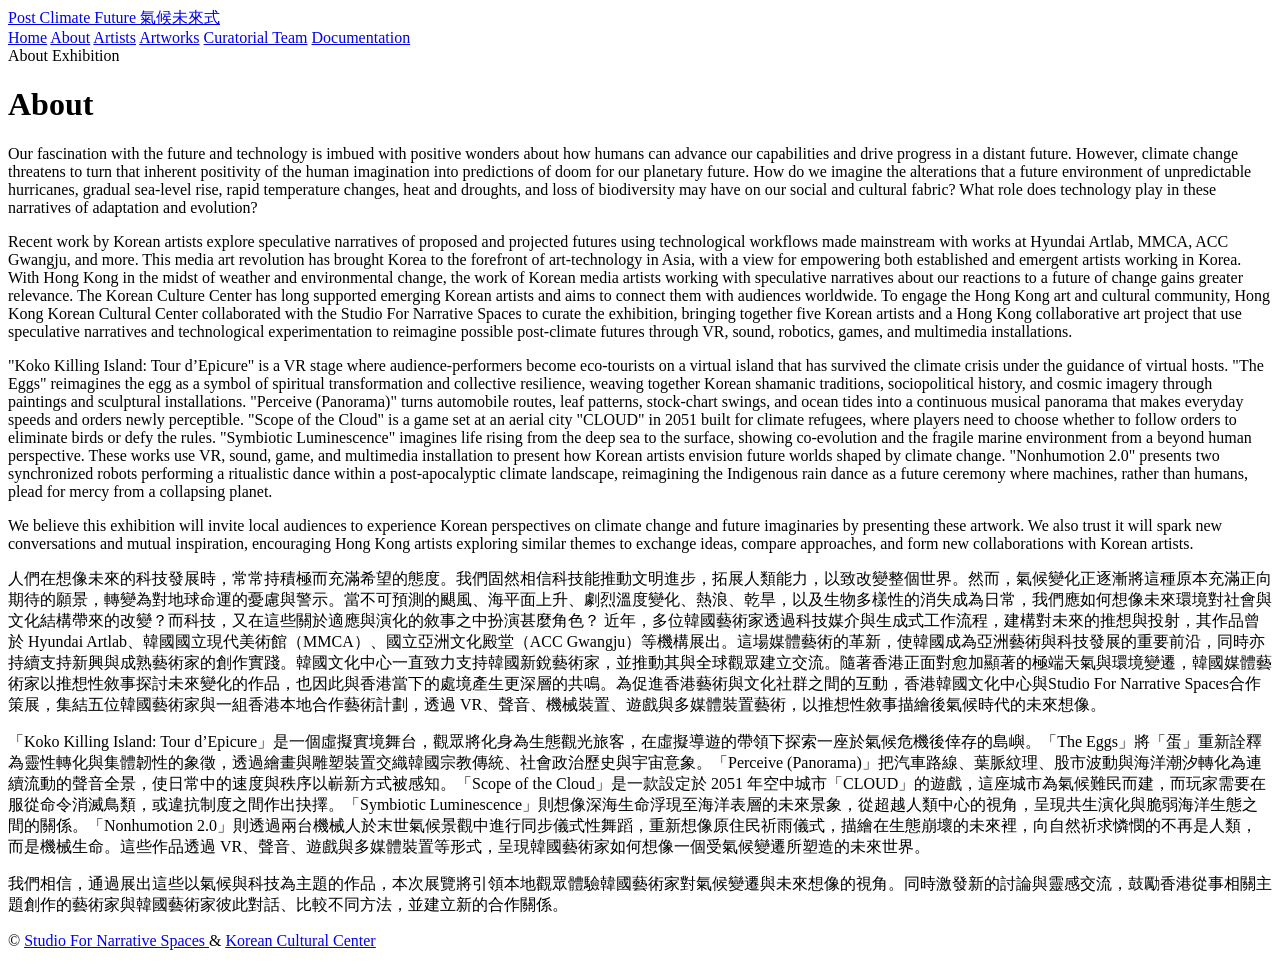
==== about.html @ 6c9b1c1f "Update about.html" ====
<!DOCTYPE html>
<html lang="en">
<head>
  <meta charset="UTF-8" />
  <meta name="viewport" content="width=device-width, initial-scale=1.0" />
  <title>About | SPECULATIVE VISIONS OF A POST-CLIMATE FUTURE</title>

  <link rel="stylesheet" href="/kcc-post-climate-future/assets/css/style.css" />
</head>

<body>

<header>
  <div class="site-wrap nav">
    <a class="brand" href="index.html">Post Climate Future 氣候未來式</a>

    <nav class="nav-links">
      <a href="index.html">Home</a>
      <a href="about.html" class="active">About</a>
      <a href="artists.html">Artists</a>
      <a href="artworks.html">Artworks</a>
      <a href="curatorial-team.html">Curatorial Team</a>
      <a href="documentation.html">Documentation</a>
    </nav>
  </div>
</header>

<main>

  <div class="site-wrap page-hero">

    <div class="eyebrow">
      <span class="dot"></span>
      About Exhibition
    </div>

    <h1 class="page-title">
      About
    </h1>
<p>
  
    </p>
    <p>
Our fascination with the future and technology is imbued with positive wonders about how humans can advance our capabilities and drive progress in a distant future. However, climate change threatens to turn that inherent positivity of the human imagination into predictions of doom for our planetary future. How do we imagine the alterations that a future environment of unpredictable hurricanes, gradual sea-level rise, rapid temperature changes, heat and droughts, and loss of biodiversity may have on our social and cultural fabric? What role does technology play in these narratives of adaptation and evolution?
       </p>
    <p>
    </p>
       <p>
Recent work by Korean artists explore speculative narratives of proposed and projected futures using technological workflows made mainstream with works at Hyundai Artlab, MMCA, ACC Gwangju, and more. This media art revolution has brought Korea to the forefront of art-technology in Asia, with a view for empowering both established and emergent artists working in Korea. With Hong Kong in the midst of weather and environmental change, the work of Korean media artists working with speculative narratives about our reactions to a future of change gains greater relevance. The Korean Culture Center has long supported emerging Korean artists and aims to connect them with audiences worldwide. To engage the Hong Kong art and cultural community, Hong Kong Korean Cultural Center collaborated with the Studio For Narrative Spaces to curate the exhibition, bringing together five Korean artists and a Hong Kong collaborative art project that use speculative narratives and technological experimentation to reimagine possible post-climate futures through VR, sound, robotics, games, and multimedia installations.
     </p>
      <p>
        
    </p>
     <p>
 "Koko Killing Island: Tour d’Epicure" is a VR stage where audience-performers become eco-tourists on a virtual island that has survived the climate crisis under the guidance of virtual hosts. "The Eggs" reimagines the egg as a symbol of spiritual transformation and collective resilience, weaving together Korean shamanic traditions, sociopolitical history, and cosmic imagery through paintings and sculptural installations.  "Perceive (Panorama)" turns automobile routes, leaf patterns, stock-chart swings, and ocean tides into a continuous musical panorama that makes everyday speeds and orders newly perceptible. "Scope of the Cloud" is a game set at an aerial city "CLOUD" in 2051 built for climate refugees, where players need to choose whether to follow orders to eliminate birds or defy the rules. "Symbiotic Luminescence" imagines life rising from the deep sea to the surface, showing co-evolution and the fragile marine environment from a beyond human perspective. These works use VR, sound, game, and multimedia installation to present how Korean artists envision future worlds shaped by climate change. "Nonhumotion 2.0" presents two synchronized robots performing a ritualistic dance within a post-apocalyptic climate landscape, reimagining the Indigenous rain dance as a future ceremony where machines, rather than humans, plead for mercy from a collapsing planet.
  </p>
      <p>
        
    </p>
     <p>
    We believe this exhibition will invite local audiences to experience Korean perspectives on climate change and future imaginaries by presenting these artwork. We also trust it will spark new conversations and mutual inspiration, encouraging Hong Kong artists exploring similar themes to exchange ideas, compare approaches, and form new collaborations with Korean artists.
  </p>
      <p>
        
    </p>
     <p>
人們在想像未來的科技發展時，常常持積極而充滿希望的態度。我們固然相信科技能推動文明進步，拓展人類能力，以致改變整個世界。然而，氣候變化正逐漸將這種原本充滿正向期待的願景，轉變為對地球命運的憂慮與警示。當不可預測的颶風、海平面上升、劇烈溫度變化、熱浪、乾旱，以及生物多樣性的消失成為日常，我們應如何想像未來環境對社會與文化結構帶來的改變？而科技，又在這些關於適應與演化的敘事之中扮演甚麼角色？
近年，多位韓國藝術家透過科技媒介與生成式工作流程，建構對未來的推想與投射，其作品曾於 Hyundai Artlab、韓國國立現代美術館（MMCA）、國立亞洲文化殿堂（ACC Gwangju）等機構展出。這場媒體藝術的革新，使韓國成為亞洲藝術與科技發展的重要前沿，同時亦持續支持新興與成熟藝術家的創作實踐。韓國文化中心一直致力支持韓國新銳藝術家，並推動其與全球觀眾建立交流。隨著香港正面對愈加顯著的極端天氣與環境變遷，韓國媒體藝術家以推想性敘事探討未來變化的作品，也因此與香港當下的處境產生更深層的共鳴。為促進香港藝術與文化社群之間的互動，香港韓國文化中心與Studio For Narrative Spaces合作策展，集結五位韓國藝術家與一組香港本地合作藝術計劃，透過 VR、聲音、機械裝置、遊戲與多媒體裝置藝術，以推想性敘事描繪後氣候時代的未來想像。
  </p>
      <p>
        
    </p>
     <p>
「Koko Killing Island: Tour d’Epicure」是一個虛擬實境舞台，觀眾將化身為生態觀光旅客，在虛擬導遊的帶領下探索一座於氣候危機後倖存的島嶼。「The Eggs」將「蛋」重新詮釋為靈性轉化與集體韌性的象徵，透過繪畫與雕塑裝置交織韓國宗教傳統、社會政治歷史與宇宙意象。「Perceive (Panorama)」把汽車路線、葉脈紋理、股市波動與海洋潮汐轉化為連續流動的聲音全景，使日常中的速度與秩序以嶄新方式被感知。「Scope of the Cloud」是一款設定於 2051 年空中城市「CLOUD」的遊戲，這座城市為氣候難民而建，而玩家需要在服從命令消滅鳥類，或違抗制度之間作出抉擇。「Symbiotic Luminescence」則想像深海生命浮現至海洋表層的未來景象，從超越人類中心的視角，呈現共生演化與脆弱海洋生態之間的關係。「Nonhumotion 2.0」則透過兩台機械人於末世氣候景觀中進行同步儀式性舞蹈，重新想像原住民祈雨儀式，描繪在生態崩壞的未來裡，向自然祈求憐憫的不再是人類，而是機械生命。這些作品透過 VR、聲音、遊戲與多媒體裝置等形式，呈現韓國藝術家如何想像一個受氣候變遷所塑造的未來世界。
     </p>
    <p>
    </p>

    <p>
       我們相信，通過展出這些以氣候與科技為主題的作品，本次展覽將引領本地觀眾體驗韓國藝術家對氣候變遷與未來想像的視角。同時激發新的討論與靈感交流，鼓勵香港從事相關主題創作的藝術家與韓國藝術家彼此對話、比較不同方法，並建立新的合作關係。
    </p>

  </div>
        
</main>

<footer>
  <div class="site-wrap">
   <p>
  © 
  <a href="https://recfro.github.io/">
   <u> Studio For Narrative Spaces</u>
  </a>
 &
  <a href="https://hk.korean-culture.org">
   <u> Korean Cultural Center</u>
  </a>
</p>
  </div>
</footer>

</body>
</html>
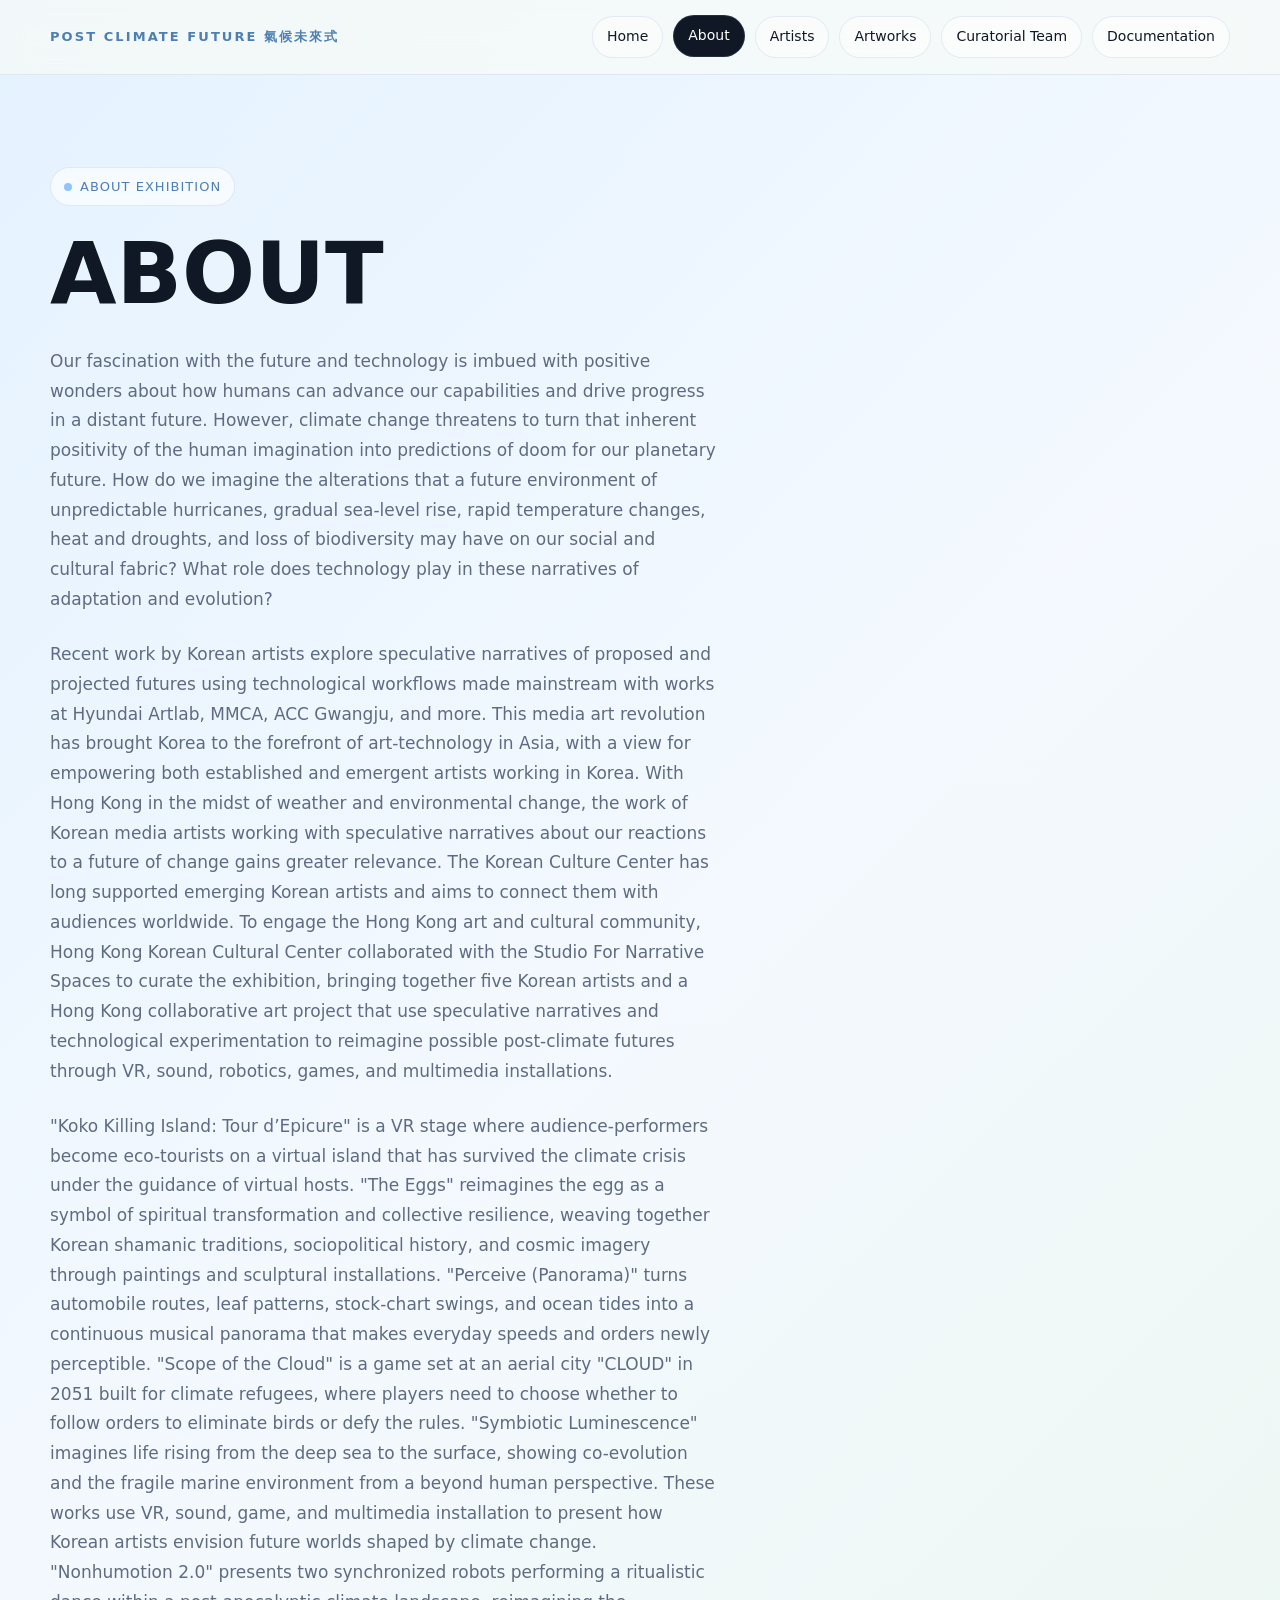
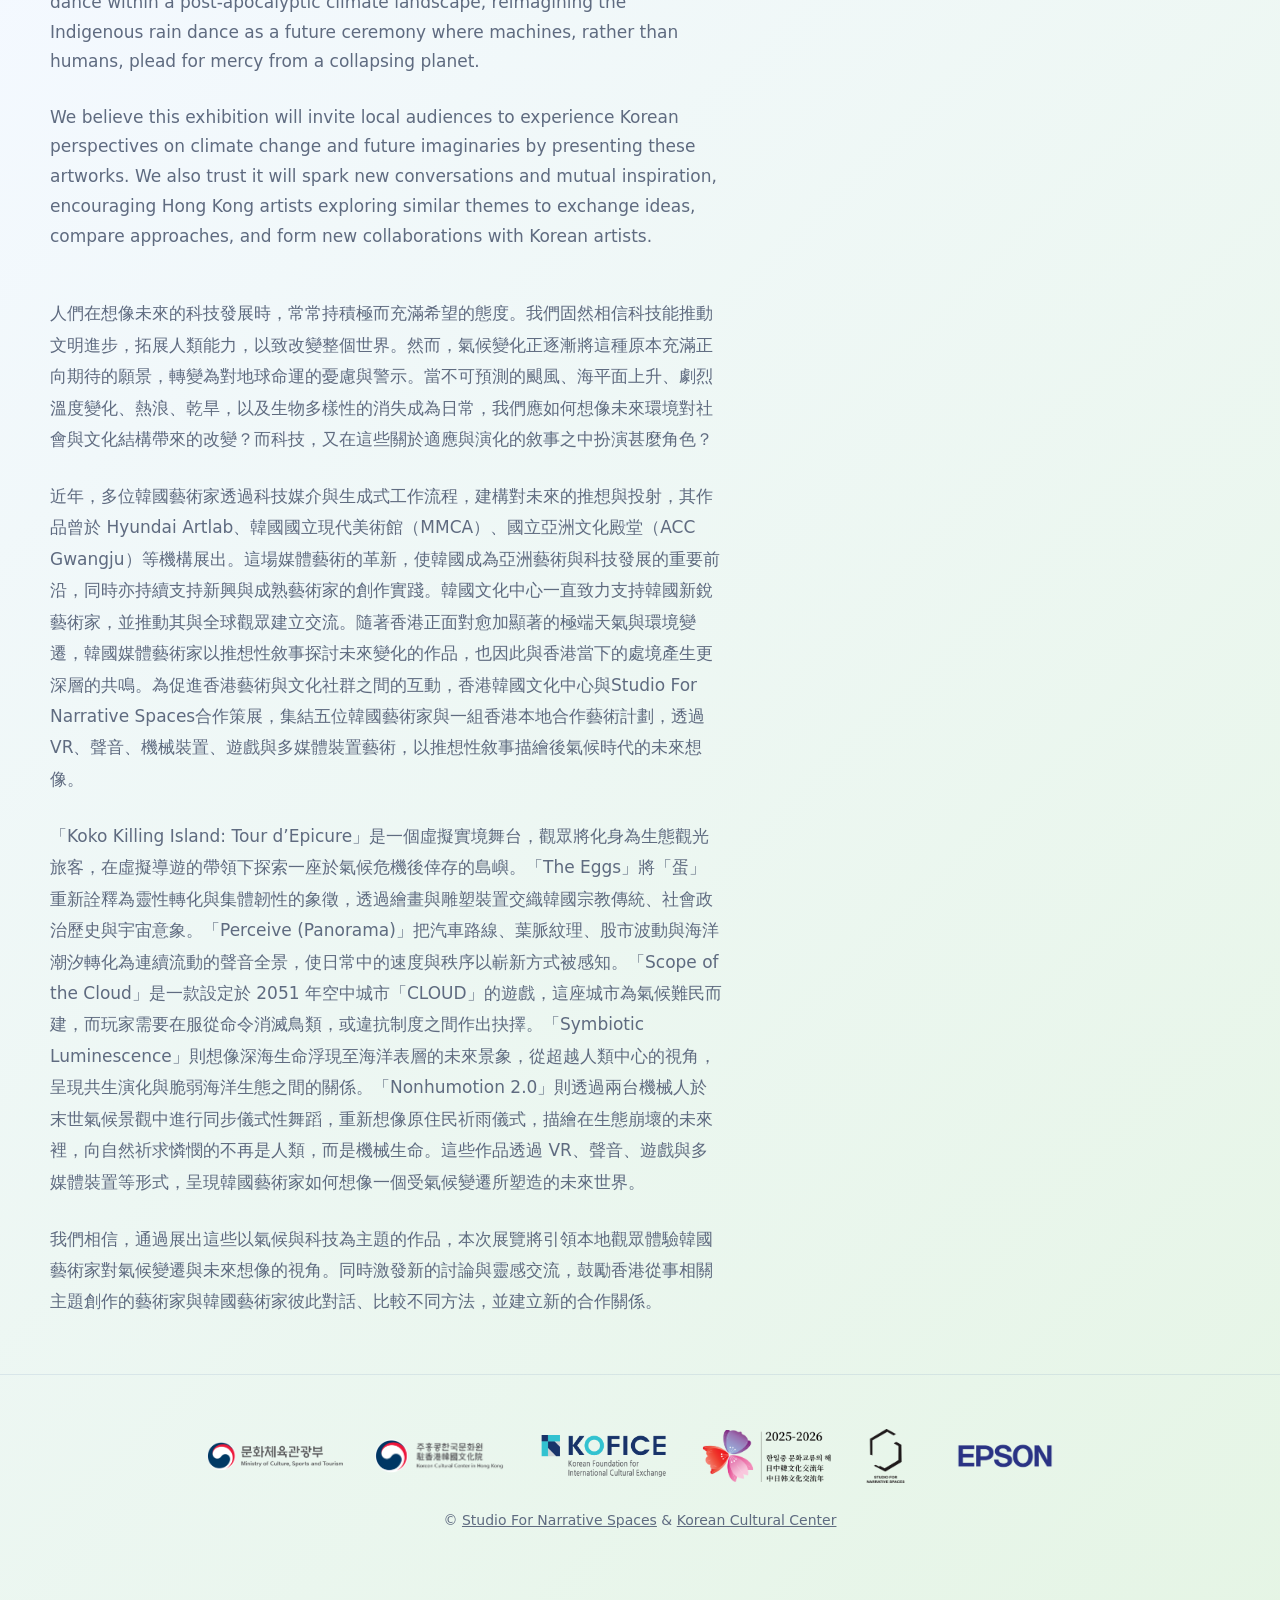
==== commit 4ce8753e: "Upload local website project" ====
--- a/about.html
+++ b/about.html
@@ -4,16 +4,13 @@
   <meta charset="UTF-8" />
   <meta name="viewport" content="width=device-width, initial-scale=1.0" />
   <title>About | SPECULATIVE VISIONS OF A POST-CLIMATE FUTURE</title>
-
-  <link rel="stylesheet" href="/kcc-post-climate-future/assets/css/style.css" />
+  <link rel="stylesheet" href="assets/css/style.css" />
 </head>
-
 <body>
 
 <header>
   <div class="site-wrap nav">
     <a class="brand" href="index.html">Post Climate Future 氣候未來式</a>
-
     <nav class="nav-links">
       <a href="index.html">Home</a>
       <a href="about.html" class="active">About</a>
@@ -26,76 +23,66 @@
 </header>
 
 <main>
-
   <div class="site-wrap page-hero">
-
     <div class="eyebrow">
       <span class="dot"></span>
       About Exhibition
     </div>
+    <h1 class="page-title">About</h1>
 
-    <h1 class="page-title">
-      About
-    </h1>
-<p>
-  
+    <p>
+      Our fascination with the future and technology is imbued with positive wonders about how humans can advance our capabilities and drive progress in a distant future. However, climate change threatens to turn that inherent positivity of the human imagination into predictions of doom for our planetary future. How do we imagine the alterations that a future environment of unpredictable hurricanes, gradual sea-level rise, rapid temperature changes, heat and droughts, and loss of biodiversity may have on our social and cultural fabric? What role does technology play in these narratives of adaptation and evolution?
     </p>
     <p>
-Our fascination with the future and technology is imbued with positive wonders about how humans can advance our capabilities and drive progress in a distant future. However, climate change threatens to turn that inherent positivity of the human imagination into predictions of doom for our planetary future. How do we imagine the alterations that a future environment of unpredictable hurricanes, gradual sea-level rise, rapid temperature changes, heat and droughts, and loss of biodiversity may have on our social and cultural fabric? What role does technology play in these narratives of adaptation and evolution?
-       </p>
+      Recent work by Korean artists explore speculative narratives of proposed and projected futures using technological workflows made mainstream with works at Hyundai Artlab, MMCA, ACC Gwangju, and more. This media art revolution has brought Korea to the forefront of art-technology in Asia, with a view for empowering both established and emergent artists working in Korea. With Hong Kong in the midst of weather and environmental change, the work of Korean media artists working with speculative narratives about our reactions to a future of change gains greater relevance. The Korean Culture Center has long supported emerging Korean artists and aims to connect them with audiences worldwide. To engage the Hong Kong art and cultural community, Hong Kong Korean Cultural Center collaborated with the Studio For Narrative Spaces to curate the exhibition, bringing together five Korean artists and a Hong Kong collaborative art project that use speculative narratives and technological experimentation to reimagine possible post-climate futures through VR, sound, robotics, games, and multimedia installations.
+    </p>
     <p>
+      "Koko Killing Island: Tour d’Epicure" is a VR stage where audience-performers become eco-tourists on a virtual island that has survived the climate crisis under the guidance of virtual hosts. "The Eggs" reimagines the egg as a symbol of spiritual transformation and collective resilience, weaving together Korean shamanic traditions, sociopolitical history, and cosmic imagery through paintings and sculptural installations. "Perceive (Panorama)" turns automobile routes, leaf patterns, stock-chart swings, and ocean tides into a continuous musical panorama that makes everyday speeds and orders newly perceptible. "Scope of the Cloud" is a game set at an aerial city "CLOUD" in 2051 built for climate refugees, where players need to choose whether to follow orders to eliminate birds or defy the rules. "Symbiotic Luminescence" imagines life rising from the deep sea to the surface, showing co-evolution and the fragile marine environment from a beyond human perspective. These works use VR, sound, game, and multimedia installation to present how Korean artists envision future worlds shaped by climate change. "Nonhumotion 2.0" presents two synchronized robots performing a ritualistic dance within a post-apocalyptic climate landscape, reimagining the Indigenous rain dance as a future ceremony where machines, rather than humans, plead for mercy from a collapsing planet.
     </p>
-       <p>
-Recent work by Korean artists explore speculative narratives of proposed and projected futures using technological workflows made mainstream with works at Hyundai Artlab, MMCA, ACC Gwangju, and more. This media art revolution has brought Korea to the forefront of art-technology in Asia, with a view for empowering both established and emergent artists working in Korea. With Hong Kong in the midst of weather and environmental change, the work of Korean media artists working with speculative narratives about our reactions to a future of change gains greater relevance. The Korean Culture Center has long supported emerging Korean artists and aims to connect them with audiences worldwide. To engage the Hong Kong art and cultural community, Hong Kong Korean Cultural Center collaborated with the Studio For Narrative Spaces to curate the exhibition, bringing together five Korean artists and a Hong Kong collaborative art project that use speculative narratives and technological experimentation to reimagine possible post-climate futures through VR, sound, robotics, games, and multimedia installations.
-     </p>
-      <p>
-        
+    <p>
+      We believe this exhibition will invite local audiences to experience Korean perspectives on climate change and future imaginaries by presenting these artworks. We also trust it will spark new conversations and mutual inspiration, encouraging Hong Kong artists exploring similar themes to exchange ideas, compare approaches, and form new collaborations with Korean artists.
     </p>
-     <p>
- "Koko Killing Island: Tour d’Epicure" is a VR stage where audience-performers become eco-tourists on a virtual island that has survived the climate crisis under the guidance of virtual hosts. "The Eggs" reimagines the egg as a symbol of spiritual transformation and collective resilience, weaving together Korean shamanic traditions, sociopolitical history, and cosmic imagery through paintings and sculptural installations.  "Perceive (Panorama)" turns automobile routes, leaf patterns, stock-chart swings, and ocean tides into a continuous musical panorama that makes everyday speeds and orders newly perceptible. "Scope of the Cloud" is a game set at an aerial city "CLOUD" in 2051 built for climate refugees, where players need to choose whether to follow orders to eliminate birds or defy the rules. "Symbiotic Luminescence" imagines life rising from the deep sea to the surface, showing co-evolution and the fragile marine environment from a beyond human perspective. These works use VR, sound, game, and multimedia installation to present how Korean artists envision future worlds shaped by climate change. "Nonhumotion 2.0" presents two synchronized robots performing a ritualistic dance within a post-apocalyptic climate landscape, reimagining the Indigenous rain dance as a future ceremony where machines, rather than humans, plead for mercy from a collapsing planet.
-  </p>
-      <p>
-        
+    <p>
+      人們在想像未來的科技發展時，常常持積極而充滿希望的態度。我們固然相信科技能推動文明進步，拓展人類能力，以致改變整個世界。然而，氣候變化正逐漸將這種原本充滿正向期待的願景，轉變為對地球命運的憂慮與警示。當不可預測的颶風、海平面上升、劇烈溫度變化、熱浪、乾旱，以及生物多樣性的消失成為日常，我們應如何想像未來環境對社會與文化結構帶來的改變？而科技，又在這些關於適應與演化的敘事之中扮演甚麼角色？
     </p>
-     <p>
-    We believe this exhibition will invite local audiences to experience Korean perspectives on climate change and future imaginaries by presenting these artwork. We also trust it will spark new conversations and mutual inspiration, encouraging Hong Kong artists exploring similar themes to exchange ideas, compare approaches, and form new collaborations with Korean artists.
-  </p>
-      <p>
-        
+    <p>
+      近年，多位韓國藝術家透過科技媒介與生成式工作流程，建構對未來的推想與投射，其作品曾於 Hyundai Artlab、韓國國立現代美術館（MMCA）、國立亞洲文化殿堂（ACC Gwangju）等機構展出。這場媒體藝術的革新，使韓國成為亞洲藝術與科技發展的重要前沿，同時亦持續支持新興與成熟藝術家的創作實踐。韓國文化中心一直致力支持韓國新銳藝術家，並推動其與全球觀眾建立交流。隨著香港正面對愈加顯著的極端天氣與環境變遷，韓國媒體藝術家以推想性敘事探討未來變化的作品，也因此與香港當下的處境產生更深層的共鳴。為促進香港藝術與文化社群之間的互動，香港韓國文化中心與Studio For Narrative Spaces合作策展，集結五位韓國藝術家與一組香港本地合作藝術計劃，透過 VR、聲音、機械裝置、遊戲與多媒體裝置藝術，以推想性敘事描繪後氣候時代的未來想像。
     </p>
-     <p>
-人們在想像未來的科技發展時，常常持積極而充滿希望的態度。我們固然相信科技能推動文明進步，拓展人類能力，以致改變整個世界。然而，氣候變化正逐漸將這種原本充滿正向期待的願景，轉變為對地球命運的憂慮與警示。當不可預測的颶風、海平面上升、劇烈溫度變化、熱浪、乾旱，以及生物多樣性的消失成為日常，我們應如何想像未來環境對社會與文化結構帶來的改變？而科技，又在這些關於適應與演化的敘事之中扮演甚麼角色？
-近年，多位韓國藝術家透過科技媒介與生成式工作流程，建構對未來的推想與投射，其作品曾於 Hyundai Artlab、韓國國立現代美術館（MMCA）、國立亞洲文化殿堂（ACC Gwangju）等機構展出。這場媒體藝術的革新，使韓國成為亞洲藝術與科技發展的重要前沿，同時亦持續支持新興與成熟藝術家的創作實踐。韓國文化中心一直致力支持韓國新銳藝術家，並推動其與全球觀眾建立交流。隨著香港正面對愈加顯著的極端天氣與環境變遷，韓國媒體藝術家以推想性敘事探討未來變化的作品，也因此與香港當下的處境產生更深層的共鳴。為促進香港藝術與文化社群之間的互動，香港韓國文化中心與Studio For Narrative Spaces合作策展，集結五位韓國藝術家與一組香港本地合作藝術計劃，透過 VR、聲音、機械裝置、遊戲與多媒體裝置藝術，以推想性敘事描繪後氣候時代的未來想像。
-  </p>
-      <p>
-        
+    <p>
+      「Koko Killing Island: Tour d’Epicure」是一個虛擬實境舞台，觀眾將化身為生態觀光旅客，在虛擬導遊的帶領下探索一座於氣候危機後倖存的島嶼。「The Eggs」將「蛋」重新詮釋為靈性轉化與集體韌性的象徵，透過繪畫與雕塑裝置交織韓國宗教傳統、社會政治歷史與宇宙意象。「Perceive (Panorama)」把汽車路線、葉脈紋理、股市波動與海洋潮汐轉化為連續流動的聲音全景，使日常中的速度與秩序以嶄新方式被感知。「Scope of the Cloud」是一款設定於 2051 年空中城市「CLOUD」的遊戲，這座城市為氣候難民而建，而玩家需要在服從命令消滅鳥類，或違抗制度之間作出抉擇。「Symbiotic Luminescence」則想像深海生命浮現至海洋表層的未來景象，從超越人類中心的視角，呈現共生演化與脆弱海洋生態之間的關係。「Nonhumotion 2.0」則透過兩台機械人於末世氣候景觀中進行同步儀式性舞蹈，重新想像原住民祈雨儀式，描繪在生態崩壞的未來裡，向自然祈求憐憫的不再是人類，而是機械生命。這些作品透過 VR、聲音、遊戲與多媒體裝置等形式，呈現韓國藝術家如何想像一個受氣候變遷所塑造的未來世界。
     </p>
-     <p>
-「Koko Killing Island: Tour d’Epicure」是一個虛擬實境舞台，觀眾將化身為生態觀光旅客，在虛擬導遊的帶領下探索一座於氣候危機後倖存的島嶼。「The Eggs」將「蛋」重新詮釋為靈性轉化與集體韌性的象徵，透過繪畫與雕塑裝置交織韓國宗教傳統、社會政治歷史與宇宙意象。「Perceive (Panorama)」把汽車路線、葉脈紋理、股市波動與海洋潮汐轉化為連續流動的聲音全景，使日常中的速度與秩序以嶄新方式被感知。「Scope of the Cloud」是一款設定於 2051 年空中城市「CLOUD」的遊戲，這座城市為氣候難民而建，而玩家需要在服從命令消滅鳥類，或違抗制度之間作出抉擇。「Symbiotic Luminescence」則想像深海生命浮現至海洋表層的未來景象，從超越人類中心的視角，呈現共生演化與脆弱海洋生態之間的關係。「Nonhumotion 2.0」則透過兩台機械人於末世氣候景觀中進行同步儀式性舞蹈，重新想像原住民祈雨儀式，描繪在生態崩壞的未來裡，向自然祈求憐憫的不再是人類，而是機械生命。這些作品透過 VR、聲音、遊戲與多媒體裝置等形式，呈現韓國藝術家如何想像一個受氣候變遷所塑造的未來世界。
-     </p>
     <p>
+      我們相信，通過展出這些以氣候與科技為主題的作品，本次展覽將引領本地觀眾體驗韓國藝術家對氣候變遷與未來想像的視角。同時激發新的討論與靈感交流，鼓勵香港從事相關主題創作的藝術家與韓國藝術家彼此對話、比較不同方法，並建立新的合作關係。
     </p>
-
-    <p>
-       我們相信，通過展出這些以氣候與科技為主題的作品，本次展覽將引領本地觀眾體驗韓國藝術家對氣候變遷與未來想像的視角。同時激發新的討論與靈感交流，鼓勵香港從事相關主題創作的藝術家與韓國藝術家彼此對話、比較不同方法，並建立新的合作關係。
-    </p>
-
   </div>
-        
 </main>
 
 <footer>
-  <div class="site-wrap">
-   <p>
-  © 
-  <a href="https://recfro.github.io/">
-   <u> Studio For Narrative Spaces</u>
-  </a>
- &
-  <a href="https://hk.korean-culture.org">
-   <u> Korean Cultural Center</u>
-  </a>
-</p>
+  <div class="site-wrap footer-inner">
+    <div class="footer-logos" aria-label="Exhibition partner logos">
+      <a href="https://www.mcst.go.kr/english/" aria-label="Ministry of Culture, Sports and Tourism">
+        <img class="footer-logo" src="image/mcst logo.png" alt="Ministry of Culture, Sports and Tourism logo">
+      </a>
+      <a href="https://hk.korean-culture.org/hk" aria-label="Korean Cultural Center in Hong Kong">
+        <img class="footer-logo" src="image/kcchk logo.png" alt="Korean Cultural Center in Hong Kong logo">
+      </a>
+      <a href="https://www.kofice.or.kr/eng/main.do" aria-label="Korean Foundation for International Cultural Exchange">
+        <img class="footer-logo" src="image/kofice logo.png" alt="KOFICE logo">
+      </a>
+      <img class="footer-logo" src="image/cultural communication logo.png" alt="Cultural communication year logo">
+      <a href="https://recfro.github.io/" aria-label="Studio for Narrative Spaces">
+        <img class="footer-logo" src="image/sns logo.png" alt="Studio for Narrative Spaces logo">
+      </a>
+      <a href="https://www.epson.com.hk/" aria-label="Epson Hong Kong">
+        <img class="footer-logo" src="image/epson logo.png" alt="Epson logo">
+      </a>
+    </div>
+    <p>
+      ©
+      <a href="https://recfro.github.io/"><u> Studio For Narrative Spaces</u></a>
+      &
+      <a href="https://hk.korean-culture.org"><u> Korean Cultural Center</u></a>
+    </p>
   </div>
 </footer>
 
--- a/assets/css/style.css
+++ b/assets/css/style.css
@@ -0,0 +1,550 @@
+:root {
+  --bg: #eef3fb;
+  --text: #101826;
+  --muted: #5f6b80;
+  --line: rgba(120, 150, 190, 0.18);
+  --card: rgba(255, 255, 255, 0.72);
+
+  --accent: #8ec5ff;
+  --accent-dark: #4d7fb3;
+  --blue: #d7e8ff;
+}
+
+* {
+  box-sizing: border-box;
+  margin: 0;
+  padding: 0;
+}
+
+html {
+  scroll-behavior: smooth;
+}
+
+body {
+  font-family: Inter, ui-sans-serif, system-ui, -apple-system, BlinkMacSystemFont, "Segoe UI", sans-serif;
+  background:
+    linear-gradient(135deg, rgba(226, 241, 255, 0.9) 0%, rgba(244, 249, 255, 0.94) 36%, rgba(229, 246, 226, 0.86) 100%),
+    linear-gradient(180deg, #f7faff 0%, #eef3fb 52%, #e7eef9 100%);
+  color: var(--text);
+  line-height: 1.65;
+}
+
+a {
+  color: inherit;
+  text-decoration: none;
+}
+
+.text-link {
+  text-decoration: underline;
+  text-underline-offset: 3px;
+  text-decoration-thickness: 1px;
+}
+
+img,
+video {
+  width: 100%;
+  display: block;
+  border-radius: 8px;
+}
+
+.site-wrap {
+  width: min(1180px, calc(100% - 36px));
+  margin: 0 auto;
+}
+
+header {
+  position: sticky;
+  top: 0;
+  z-index: 20;
+  backdrop-filter: blur(18px);
+  background: rgba(247, 250, 248, 0.78);
+  border-bottom: 1px solid var(--line);
+}
+
+.nav {
+  min-height: 74px;
+  display: flex;
+  align-items: center;
+  justify-content: space-between;
+  gap: 28px;
+}
+
+.brand {
+  font-size: 13px;
+  letter-spacing: 0.16em;
+  text-transform: uppercase;
+  color: var(--accent-dark);
+  font-weight: 700;
+}
+
+.nav-links {
+  display: flex;
+  gap: 10px;
+  flex-wrap: wrap;
+  justify-content: flex-end;
+}
+
+.nav-links a {
+  padding: 8px 14px;
+  border: 1px solid var(--line);
+  border-radius: 999px;
+  font-size: 14px;
+  background: rgba(255, 255, 255, 0.54);
+  transition: 0.2s ease;
+}
+
+.nav-links a:hover,
+.nav-links a.active {
+  background: var(--text);
+  color: #fff;
+  transform: translateY(-1px);
+}
+
+.hero {
+  min-height: 78vh;
+  display: grid;
+  align-items: center;
+  padding: 86px 0 64px;
+  position: relative;
+  overflow: hidden;
+}
+
+.page-hero {
+  padding: 92px 0 56px;
+}
+
+.eyebrow {
+  display: inline-flex;
+  width: fit-content;
+  gap: 8px;
+  align-items: center;
+  padding: 8px 13px;
+  border-radius: 999px;
+  border: 1px solid var(--line);
+  color: var(--accent-dark);
+  background: rgba(255, 255, 255, 0.64);
+  font-size: 13px;
+  letter-spacing: 0.08em;
+  text-transform: uppercase;
+  margin-bottom: 26px;
+}
+
+.dot {
+  width: 8px;
+  height: 8px;
+  border-radius: 99px;
+  background: var(--accent);
+}
+
+h1 {
+  max-width: 980px;
+  font-size: clamp(42px, 8vw, 98px);
+  line-height: 0.94;
+  letter-spacing: 0;
+  font-weight: 650;
+  text-transform: uppercase;
+}
+
+.page-title {
+  max-width: 900px;
+  font-size: clamp(42px, 7vw, 86px);
+  line-height: 0.96;
+  letter-spacing: 0;
+  font-weight: 650;
+}
+
+.hero-text,
+.page-intro {
+  max-width: 740px;
+  color: var(--muted);
+  font-size: clamp(17px, 2vw, 21px);
+  margin-top: 28px;
+}
+
+.page-hero > p {
+  max-width: 42rem;
+  margin: 0 0 1.5em;
+  color: var(--muted);
+  font-size: 17px;
+  line-height: 1.75;
+}
+
+.page-hero > p:first-of-type {
+  margin-top: 32px;
+}
+
+.page-hero > p:nth-of-type(5) {
+  margin-top: 2.75em;
+}
+
+.page-hero > p:nth-of-type(n + 5) {
+  line-height: 1.85;
+}
+
+.page-hero > p:last-child {
+  margin-bottom: 0;
+}
+
+.hero-actions {
+  display: flex;
+  gap: 12px;
+  flex-wrap: wrap;
+  margin-top: 36px;
+}
+
+.button {
+  padding: 13px 18px;
+  border-radius: 999px;
+  border: 1px solid var(--line);
+  background: var(--text);
+  color: white;
+  font-size: 15px;
+  transition: 0.2s ease;
+}
+
+.button.secondary {
+  background: rgba(255, 255, 255, 0.62);
+  color: var(--text);
+}
+
+.button:hover {
+  transform: translateY(-2px);
+  box-shadow: 0 12px 30px rgba(23, 33, 28, 0.12);
+}
+
+section {
+  padding: 76px 0;
+  border-top: 1px solid var(--line);
+}
+
+.section-head {
+  display: grid;
+  grid-template-columns: 0.75fr 1.25fr;
+  gap: 36px;
+  margin-bottom: 34px;
+  align-items: start;
+}
+
+h2 {
+  font-size: clamp(30px, 4vw, 52px);
+  line-height: 1;
+  letter-spacing: 0;
+  font-weight: 620;
+}
+
+.section-head p {
+  color: var(--muted);
+  font-size: 18px;
+  max-width: 710px;
+}
+
+.grid {
+  display: grid;
+  grid-template-columns: repeat(3, 1fr);
+  gap: 18px;
+}
+
+.grid.two {
+  grid-template-columns: repeat(2, 1fr);
+}
+
+.feature-layout {
+  display: grid;
+  grid-template-columns: minmax(280px, 0.86fr) minmax(320px, 1fr);
+  gap: 28px;
+  align-items: start;
+}
+
+.detail-panel {
+  padding: 4px 0 0;
+}
+
+.detail-panel h2 {
+  max-width: 680px;
+  margin-bottom: 24px;
+}
+
+.card {
+  background: var(--card);
+  border: 1px solid var(--line);
+  border-radius: 8px;
+  padding: 22px;
+  backdrop-filter: blur(12px);
+  min-height: 190px;
+  transition: 0.2s ease;
+}
+
+.card:hover {
+  transform: translateY(-3px);
+  box-shadow: 0 18px 44px rgba(23, 33, 28, 0.08);
+}
+
+.poster-link {
+  display: block;
+  border-radius: 8px;
+  transition: opacity 0.2s ease;
+}
+
+.poster-link:hover {
+  opacity: 0.92;
+}
+
+.poster-link:focus-visible {
+  outline: 2px solid var(--accent-dark);
+  outline-offset: 4px;
+}
+
+.image-link {
+  display: block;
+  margin-bottom: 18px;
+}
+
+.image-link:hover img {
+  filter: saturate(1.05) contrast(1.02);
+  transform: translateY(-2px);
+}
+
+.image-link:focus-visible {
+  outline: 2px solid var(--accent-dark);
+  outline-offset: 4px;
+}
+
+.profile-image {
+  aspect-ratio: 4 / 3;
+  height: auto;
+  object-fit: cover;
+  margin-bottom: 18px;
+  background: rgba(255, 255, 255, 0.58);
+  transition: filter 0.2s ease, transform 0.2s ease;
+}
+
+.image-link .profile-image {
+  margin-bottom: 0;
+}
+
+.profile-image.wide {
+  aspect-ratio: 16 / 10;
+}
+
+.logo-card-image {
+  display: grid;
+  min-height: 210px;
+  place-items: center;
+  padding: 28px;
+  border: 1px solid var(--line);
+  border-radius: 8px;
+  background: rgba(255, 255, 255, 0.58);
+}
+
+.logo-card-image .logo-image {
+  aspect-ratio: auto;
+  max-height: 110px;
+  object-fit: contain;
+}
+
+.artwork-thumb {
+  aspect-ratio: 16 / 10;
+  object-fit: cover;
+  margin-bottom: 18px;
+  background: rgba(255, 255, 255, 0.58);
+  transition: filter 0.2s ease, transform 0.2s ease;
+}
+
+.image-link .artwork-thumb {
+  margin-bottom: 0;
+}
+
+.artwork-detail {
+  display: grid;
+  grid-template-columns: minmax(320px, 1.08fr) minmax(280px, 0.92fr);
+  gap: 34px;
+  align-items: start;
+}
+
+.artwork-detail img {
+  max-height: 78vh;
+  object-fit: contain;
+  background: rgba(255, 255, 255, 0.58);
+}
+
+.artwork-copy {
+  display: grid;
+  gap: 18px;
+}
+
+.artwork-copy p {
+  color: var(--muted);
+  font-size: 17px;
+  line-height: 1.76;
+}
+
+.card h3 {
+  font-size: 22px;
+  letter-spacing: 0;
+  margin-bottom: 10px;
+}
+
+.card h3 a:hover {
+  color: var(--accent-dark);
+}
+
+.card h3 a:focus-visible {
+  outline: 2px solid var(--accent-dark);
+  outline-offset: 3px;
+}
+
+.card p {
+  color: var(--muted);
+  font-size: 15.5px;
+}
+
+.meta {
+  display: inline-block;
+  margin-bottom: 14px;
+  color: var(--accent-dark);
+  font-size: 12px;
+  text-transform: uppercase;
+  letter-spacing: 0.12em;
+  font-weight: 700;
+}
+
+.placeholder {
+  min-height: 250px;
+  border-radius: 8px;
+  border: 1px dashed rgba(23, 33, 28, 0.22);
+  background:
+    linear-gradient(135deg, rgba(120, 184, 167, 0.2), rgba(255, 255, 255, 0.55)),
+    repeating-linear-gradient(45deg, rgba(23, 33, 28, 0.03) 0 2px, transparent 2px 12px);
+  display: grid;
+  place-items: center;
+  color: var(--muted);
+  text-align: center;
+  padding: 24px;
+  margin-bottom: 16px;
+}
+
+.large-feature {
+  min-height: 420px;
+}
+
+.info-list {
+  display: grid;
+  gap: 12px;
+  margin-top: 18px;
+}
+
+.info-list.compact {
+  margin-top: 0;
+}
+
+.info-row {
+  display: grid;
+  grid-template-columns: 160px 1fr;
+  gap: 18px;
+  padding-top: 12px;
+  border-top: 1px solid var(--line);
+  color: var(--muted);
+}
+
+.info-row strong {
+  color: var(--text);
+}
+
+.media-note {
+  padding: 20px;
+  border-radius: 8px;
+  border: 1px solid var(--line);
+  background: rgba(255, 255, 255, 0.58);
+  color: var(--muted);
+  font-size: 15px;
+}
+
+footer {
+  padding: 54px 0 70px;
+  color: var(--muted);
+  font-size: 14px;
+  border-top: 1px solid var(--line);
+}
+
+.footer-inner {
+  display: grid;
+  gap: 26px;
+  justify-items: center;
+  text-align: center;
+}
+
+.footer-logos {
+  width: min(1040px, 100%);
+  display: flex;
+  align-items: center;
+  justify-content: center;
+  gap: clamp(14px, 2.2vw, 30px);
+  flex-wrap: wrap;
+}
+
+.footer-logos a {
+  display: inline-flex;
+  align-items: center;
+  transition: opacity 0.2s ease, transform 0.2s ease;
+}
+
+.footer-logos a:hover {
+  opacity: 0.72;
+  transform: translateY(-1px);
+}
+
+.footer-logos a:focus-visible {
+  outline: 2px solid var(--accent-dark);
+  outline-offset: 8px;
+}
+
+.footer-logo {
+  max-width: 136px;
+  max-height: 54px;
+  width: auto;
+  height: auto;
+  border-radius: 0;
+  object-fit: contain;
+}
+
+.footer-logos a:nth-child(5) .footer-logo {
+  max-width: 72px;
+}
+
+@media (max-width: 820px) {
+  .nav {
+    align-items: flex-start;
+    flex-direction: column;
+    padding: 18px 0;
+  }
+
+  .nav-links {
+    justify-content: flex-start;
+  }
+
+  .section-head,
+  .feature-layout,
+  .artwork-detail,
+  .grid,
+  .grid.two,
+  .info-row {
+    grid-template-columns: 1fr;
+  }
+
+  section {
+    padding: 56px 0;
+  }
+
+  .large-feature {
+    min-height: 280px;
+  }
+
+  .footer-logos {
+    gap: 22px 28px;
+  }
+
+  .footer-logo {
+    max-width: 128px;
+    max-height: 48px;
+  }
+}
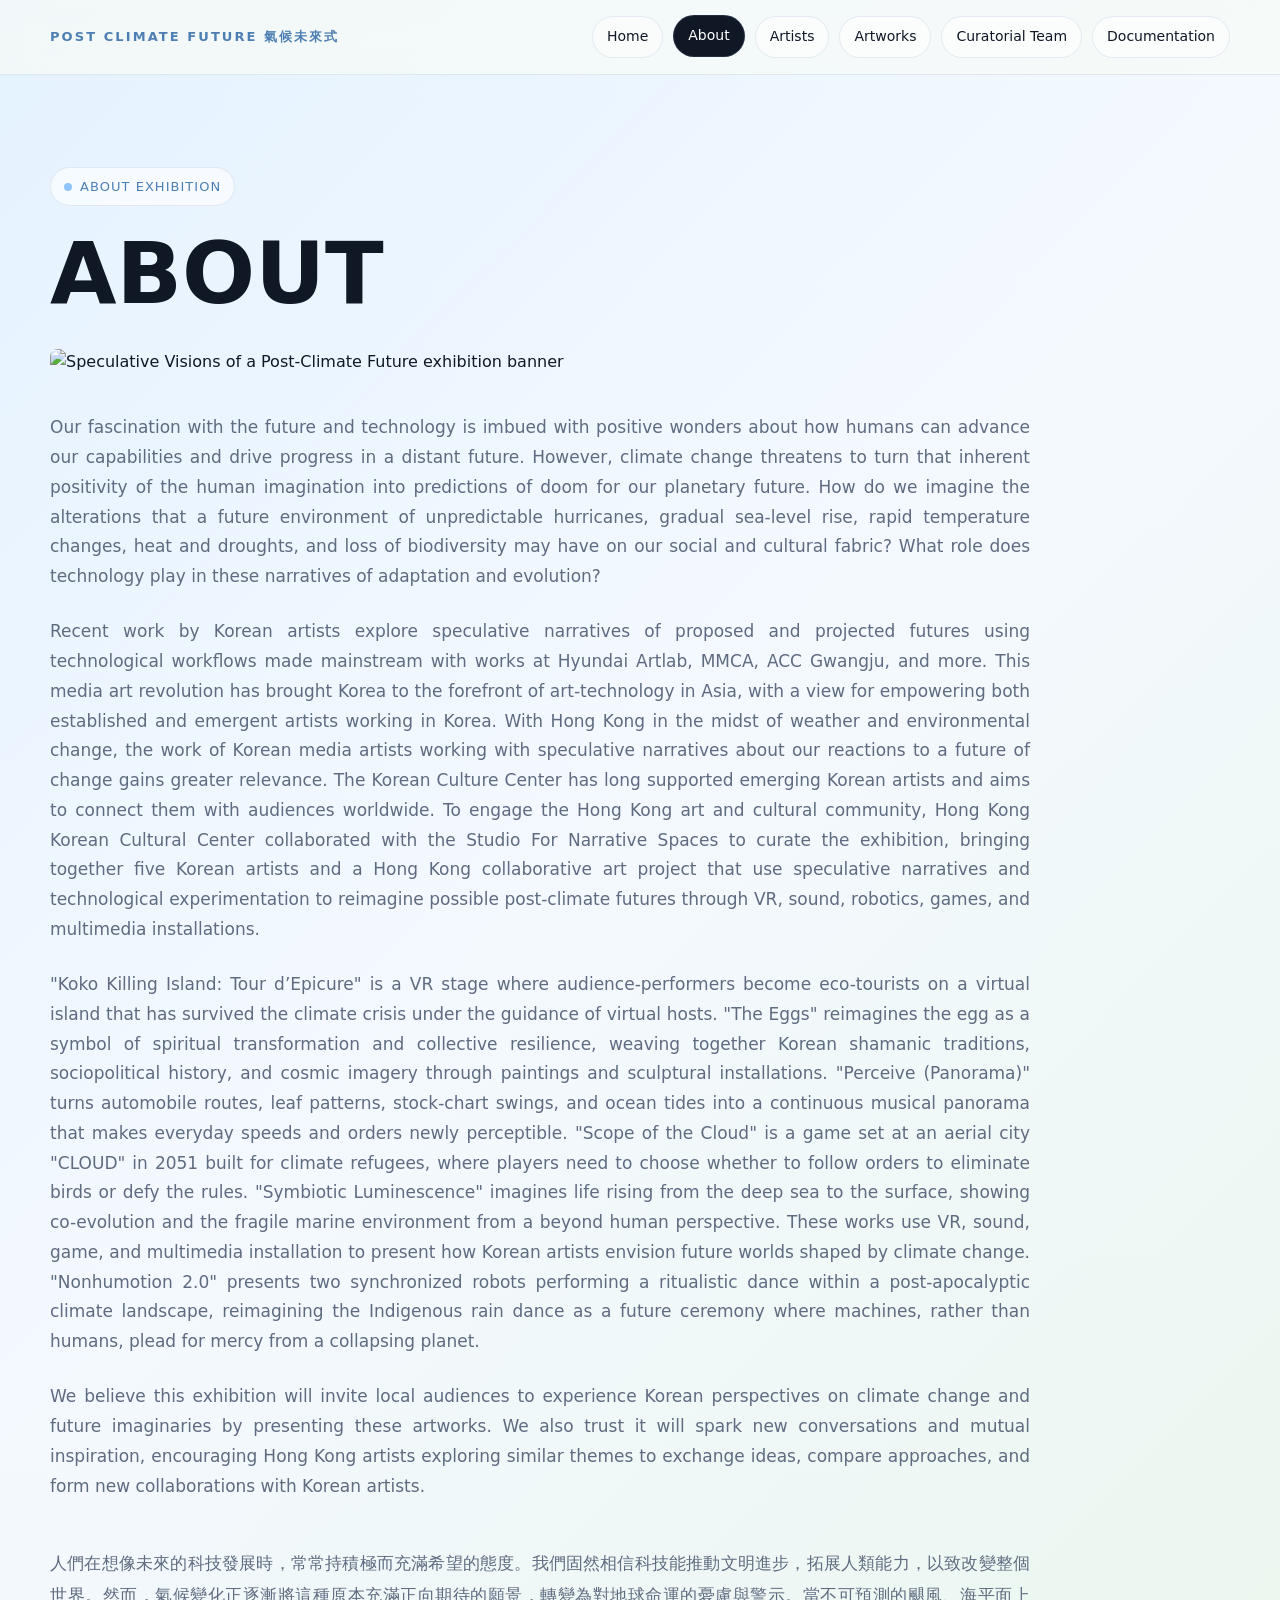
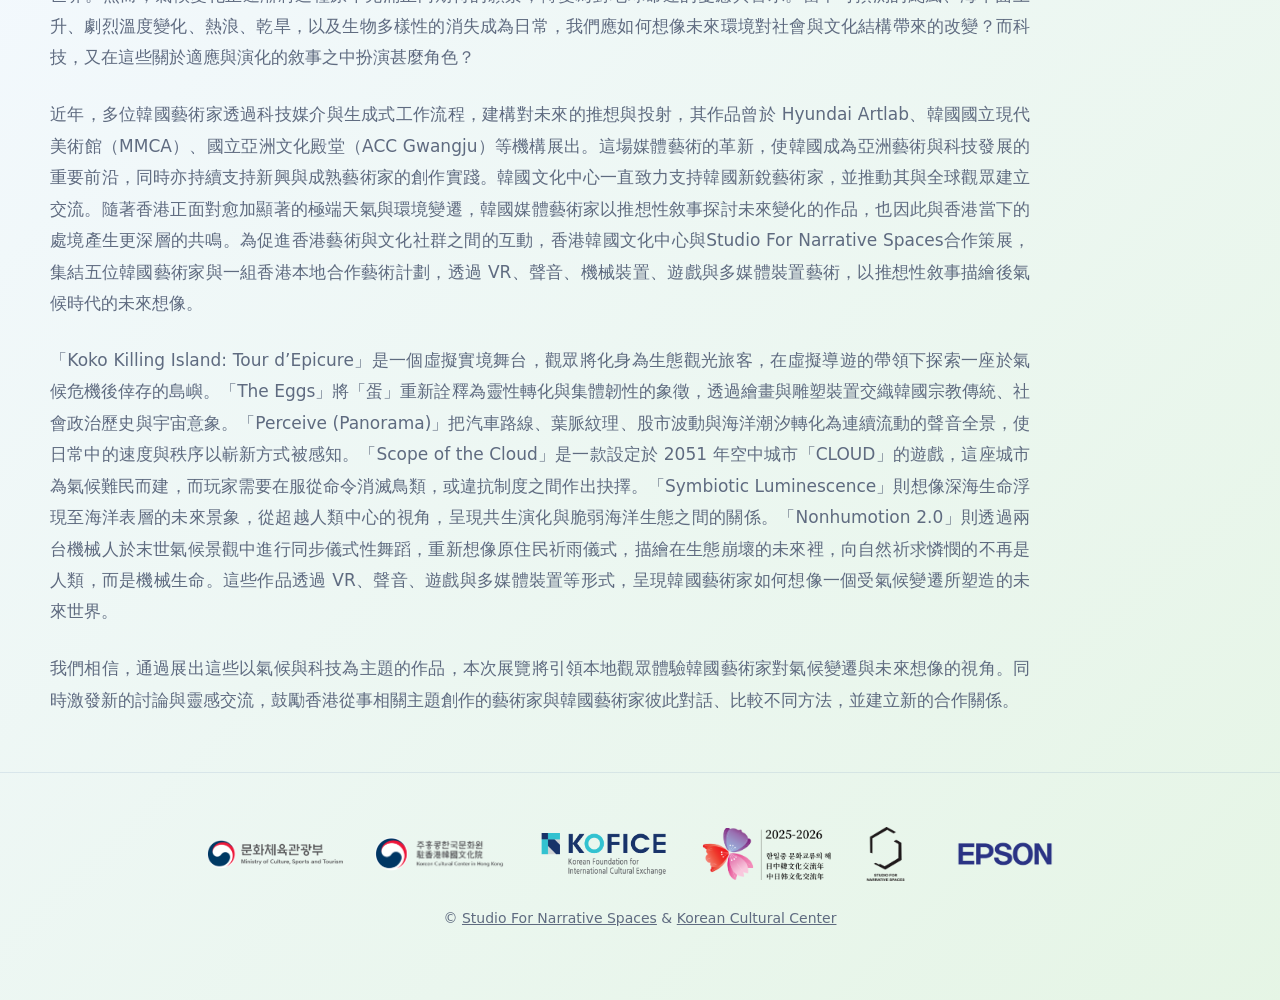
==== commit 1d996bf6: "update" ====
--- a/about.html
+++ b/about.html
@@ -23,12 +23,14 @@
 </header>
 
 <main>
-  <div class="site-wrap page-hero">
+  <div class="site-wrap page-hero about-content">
     <div class="eyebrow">
       <span class="dot"></span>
       About Exhibition
     </div>
     <h1 class="page-title">About</h1>
+
+    <img class="about-banner" src="image/banner.jpg" alt="Speculative Visions of a Post-Climate Future exhibition banner">
 
     <p>
       Our fascination with the future and technology is imbued with positive wonders about how humans can advance our capabilities and drive progress in a distant future. However, climate change threatens to turn that inherent positivity of the human imagination into predictions of doom for our planetary future. How do we imagine the alterations that a future environment of unpredictable hurricanes, gradual sea-level rise, rapid temperature changes, heat and droughts, and loss of biodiversity may have on our social and cultural fabric? What role does technology play in these narratives of adaptation and evolution?
--- a/assets/css/style.css
+++ b/assets/css/style.css
@@ -169,6 +169,12 @@
   line-height: 1.75;
 }
 
+.page-hero.about-content > p {
+  max-width: 980px;
+  text-align: justify;
+  text-justify: inter-word;
+}
+
 .page-hero > p:first-of-type {
   margin-top: 32px;
 }
@@ -183,6 +189,13 @@
 
 .page-hero > p:last-child {
   margin-bottom: 0;
+}
+
+.about-banner {
+  width: min(980px, 100%);
+  height: auto;
+  object-fit: contain;
+  margin: 34px 0 38px;
 }
 
 .hero-actions {
@@ -396,6 +409,10 @@
 .card p {
   color: var(--muted);
   font-size: 15.5px;
+}
+
+.card .card-link {
+  margin-top: 14px;
 }
 
 .meta {
@@ -459,6 +476,29 @@
   font-size: 15px;
 }
 
+.empty-state {
+  min-height: 360px;
+  display: grid;
+  place-content: center;
+  justify-items: center;
+  text-align: center;
+  gap: 16px;
+  border: 1px solid var(--line);
+  border-radius: 8px;
+  background: rgba(255, 255, 255, 0.5);
+  padding: 48px 22px;
+}
+
+.empty-state h2 {
+  max-width: 640px;
+}
+
+.empty-state p {
+  max-width: 560px;
+  color: var(--muted);
+  font-size: 17px;
+}
+
 footer {
   padding: 54px 0 70px;
   color: var(--muted);
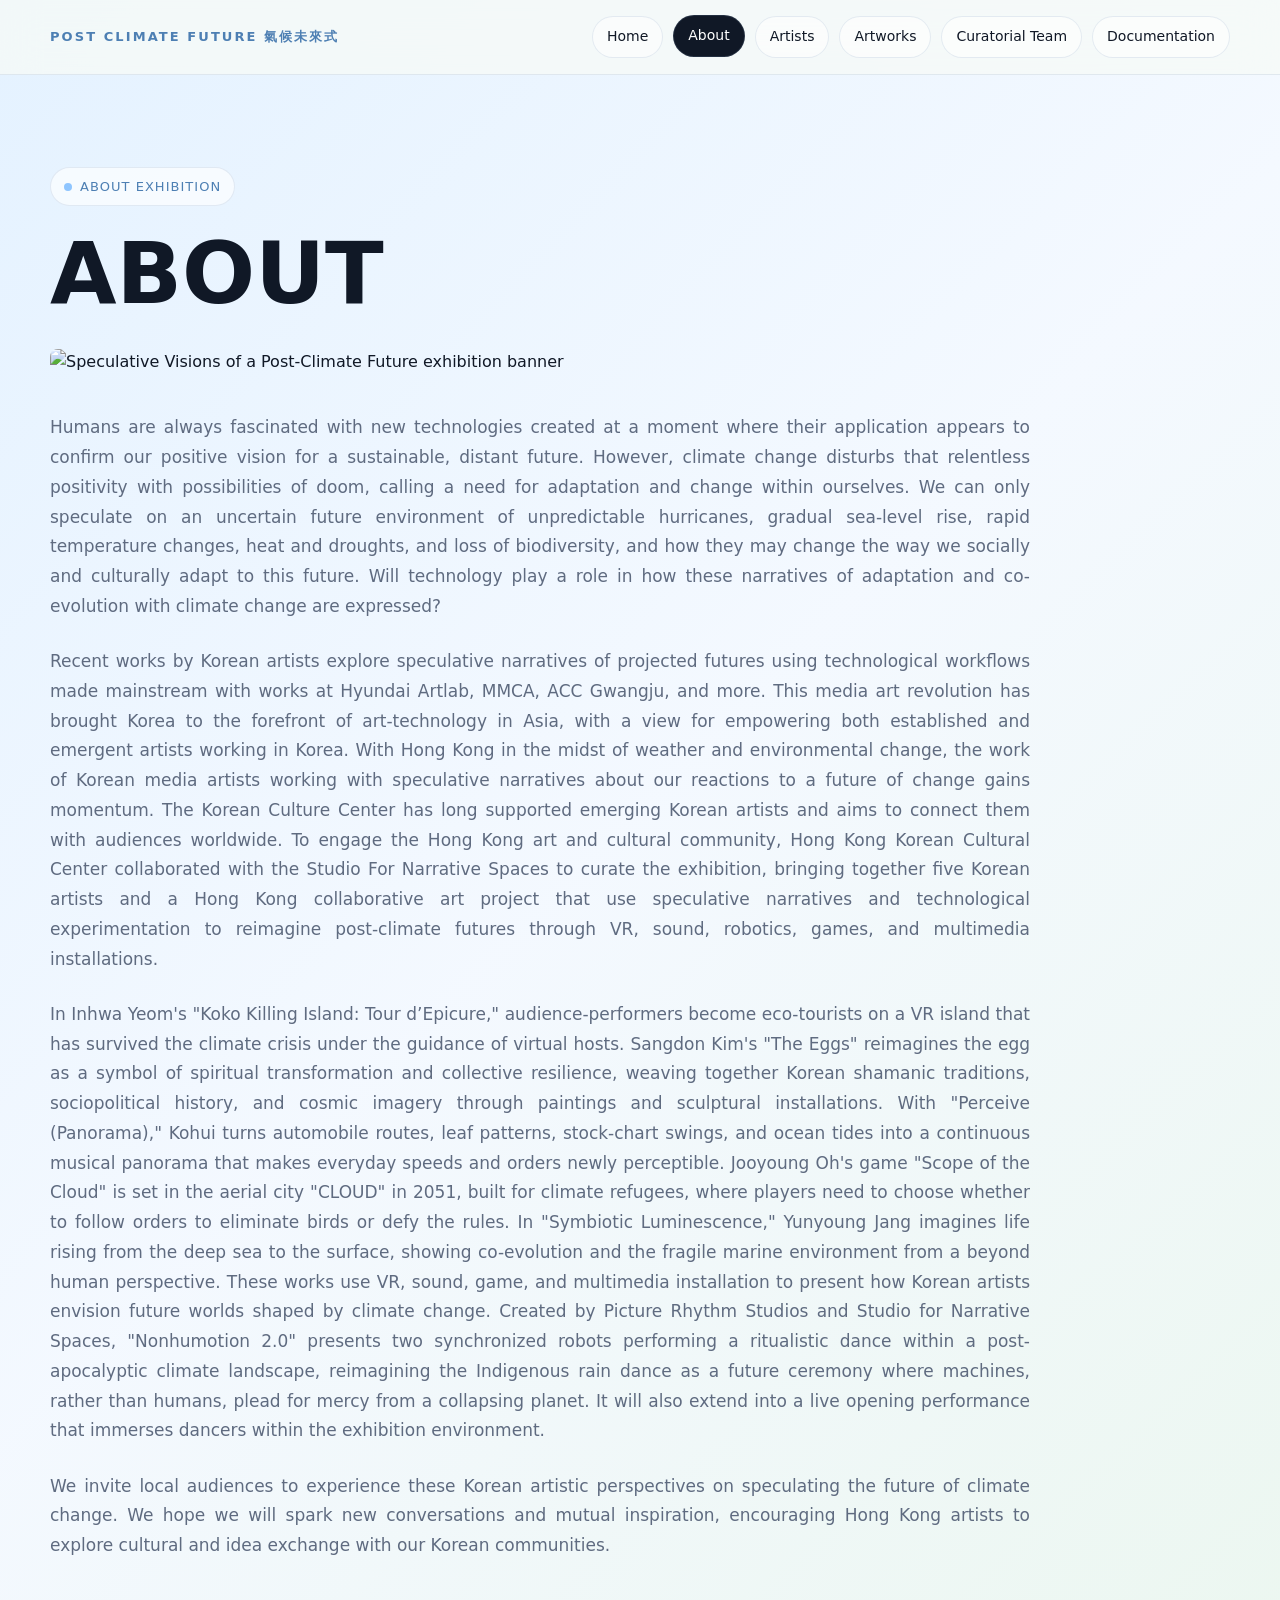
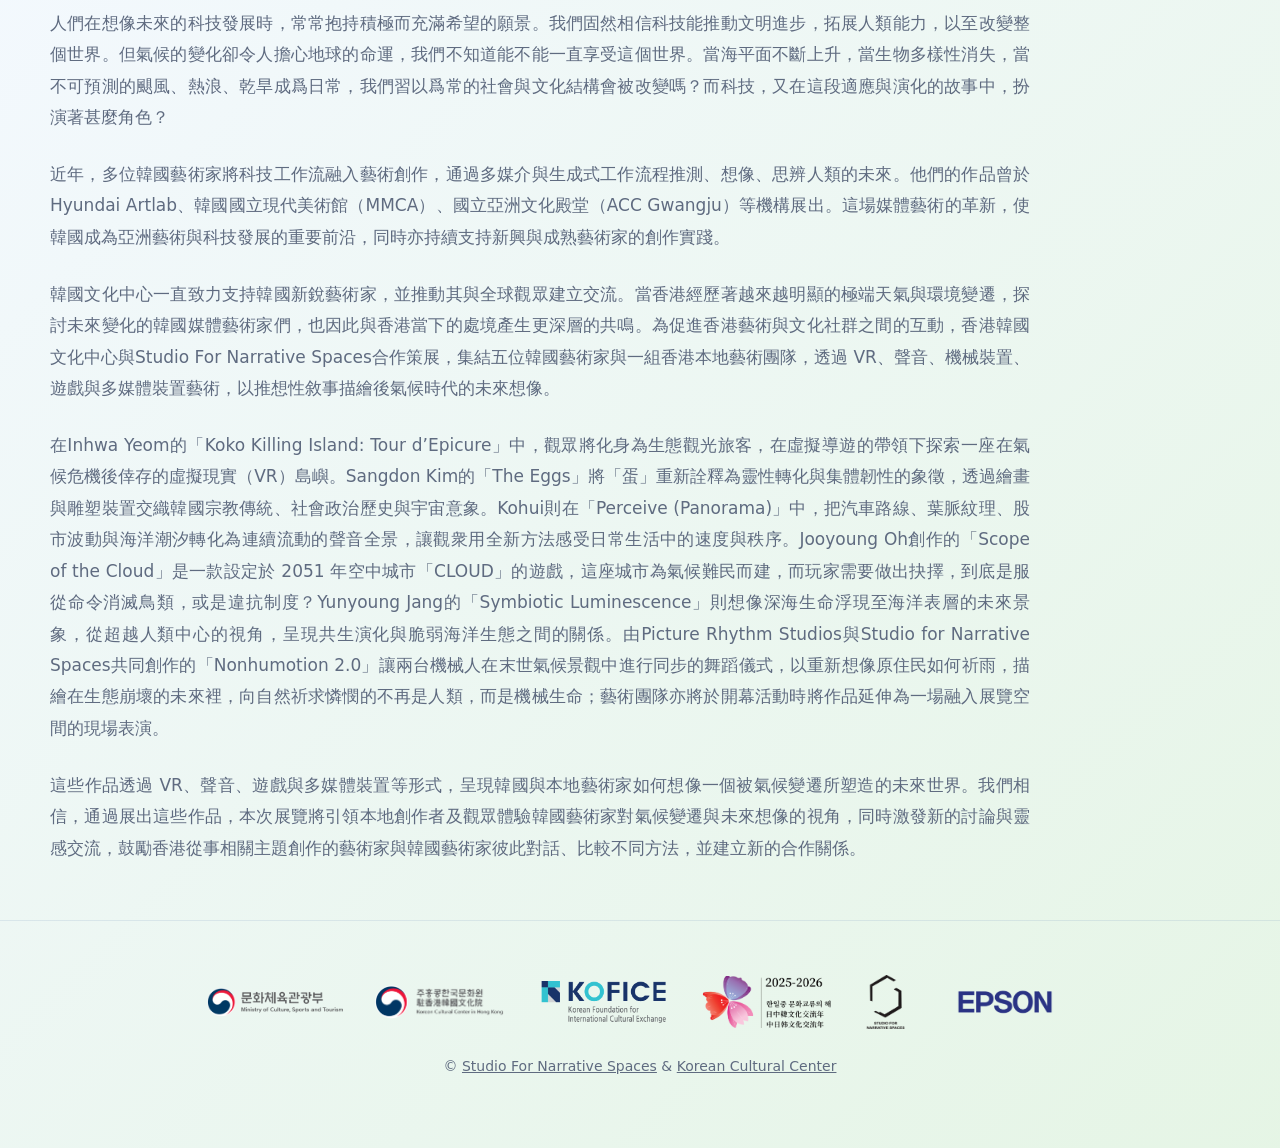
==== commit d5ff47c3: "update about.html" ====
--- a/about.html
+++ b/about.html
@@ -33,28 +33,31 @@
     <img class="about-banner" src="image/banner.jpg" alt="Speculative Visions of a Post-Climate Future exhibition banner">
 
     <p>
-      Our fascination with the future and technology is imbued with positive wonders about how humans can advance our capabilities and drive progress in a distant future. However, climate change threatens to turn that inherent positivity of the human imagination into predictions of doom for our planetary future. How do we imagine the alterations that a future environment of unpredictable hurricanes, gradual sea-level rise, rapid temperature changes, heat and droughts, and loss of biodiversity may have on our social and cultural fabric? What role does technology play in these narratives of adaptation and evolution?
+      Humans are always fascinated with new technologies created at a moment where their application appears to confirm our positive vision for a sustainable, distant future. However, climate change disturbs that relentless positivity with possibilities of doom, calling a need for adaptation and change within ourselves. We can only speculate on an uncertain future environment of unpredictable hurricanes, gradual sea-level rise, rapid temperature changes, heat and droughts, and loss of biodiversity, and how they may change the way we socially and culturally adapt to this future. Will technology play a role in how these narratives of adaptation and co-evolution with climate change are expressed?
     </p>
     <p>
-      Recent work by Korean artists explore speculative narratives of proposed and projected futures using technological workflows made mainstream with works at Hyundai Artlab, MMCA, ACC Gwangju, and more. This media art revolution has brought Korea to the forefront of art-technology in Asia, with a view for empowering both established and emergent artists working in Korea. With Hong Kong in the midst of weather and environmental change, the work of Korean media artists working with speculative narratives about our reactions to a future of change gains greater relevance. The Korean Culture Center has long supported emerging Korean artists and aims to connect them with audiences worldwide. To engage the Hong Kong art and cultural community, Hong Kong Korean Cultural Center collaborated with the Studio For Narrative Spaces to curate the exhibition, bringing together five Korean artists and a Hong Kong collaborative art project that use speculative narratives and technological experimentation to reimagine possible post-climate futures through VR, sound, robotics, games, and multimedia installations.
+      Recent works by Korean artists explore speculative narratives of projected futures using technological workflows made mainstream with works at Hyundai Artlab, MMCA, ACC Gwangju, and more. This media art revolution has brought Korea to the forefront of art-technology in Asia, with a view for empowering both established and emergent artists working in Korea. With Hong Kong in the midst of weather and environmental change, the work of Korean media artists working with speculative narratives about our reactions to a future of change gains momentum. The Korean Culture Center has long supported emerging Korean artists and aims to connect them with audiences worldwide. To engage the Hong Kong art and cultural community, Hong Kong Korean Cultural Center collaborated with the Studio For Narrative Spaces to curate the exhibition, bringing together five Korean artists and a Hong Kong collaborative art project that use speculative narratives and technological experimentation to reimagine post-climate futures through VR, sound, robotics, games, and multimedia installations.
     </p>
     <p>
-      "Koko Killing Island: Tour d’Epicure" is a VR stage where audience-performers become eco-tourists on a virtual island that has survived the climate crisis under the guidance of virtual hosts. "The Eggs" reimagines the egg as a symbol of spiritual transformation and collective resilience, weaving together Korean shamanic traditions, sociopolitical history, and cosmic imagery through paintings and sculptural installations. "Perceive (Panorama)" turns automobile routes, leaf patterns, stock-chart swings, and ocean tides into a continuous musical panorama that makes everyday speeds and orders newly perceptible. "Scope of the Cloud" is a game set at an aerial city "CLOUD" in 2051 built for climate refugees, where players need to choose whether to follow orders to eliminate birds or defy the rules. "Symbiotic Luminescence" imagines life rising from the deep sea to the surface, showing co-evolution and the fragile marine environment from a beyond human perspective. These works use VR, sound, game, and multimedia installation to present how Korean artists envision future worlds shaped by climate change. "Nonhumotion 2.0" presents two synchronized robots performing a ritualistic dance within a post-apocalyptic climate landscape, reimagining the Indigenous rain dance as a future ceremony where machines, rather than humans, plead for mercy from a collapsing planet.
+      In Inhwa Yeom's "Koko Killing Island: Tour d’Epicure," audience-performers become eco-tourists on a VR island that has survived the climate crisis under the guidance of virtual hosts. Sangdon Kim's "The Eggs" reimagines the egg as a symbol of spiritual transformation and collective resilience, weaving together Korean shamanic traditions, sociopolitical history, and cosmic imagery through paintings and sculptural installations. With "Perceive (Panorama)," Kohui turns automobile routes, leaf patterns, stock-chart swings, and ocean tides into a continuous musical panorama that makes everyday speeds and orders newly perceptible. Jooyoung Oh's game "Scope of the Cloud" is set in the aerial city "CLOUD" in 2051, built for climate refugees, where players need to choose whether to follow orders to eliminate birds or defy the rules. In "Symbiotic Luminescence," Yunyoung Jang imagines life rising from the deep sea to the surface, showing co-evolution and the fragile marine environment from a beyond human perspective. These works use VR, sound, game, and multimedia installation to present how Korean artists envision future worlds shaped by climate change. Created by Picture Rhythm Studios and Studio for Narrative Spaces, "Nonhumotion 2.0" presents two synchronized robots performing a ritualistic dance within a post-apocalyptic climate landscape, reimagining the Indigenous rain dance as a future ceremony where machines, rather than humans, plead for mercy from a collapsing planet. It will also extend into a live opening performance that immerses dancers within the exhibition environment.
     </p>
     <p>
-      We believe this exhibition will invite local audiences to experience Korean perspectives on climate change and future imaginaries by presenting these artworks. We also trust it will spark new conversations and mutual inspiration, encouraging Hong Kong artists exploring similar themes to exchange ideas, compare approaches, and form new collaborations with Korean artists.
+      We invite local audiences to experience these Korean artistic perspectives on speculating the future of climate change. We hope we will spark new conversations and mutual inspiration, encouraging Hong Kong artists to explore cultural and idea exchange with our Korean communities.
     </p>
     <p>
-      人們在想像未來的科技發展時，常常持積極而充滿希望的態度。我們固然相信科技能推動文明進步，拓展人類能力，以致改變整個世界。然而，氣候變化正逐漸將這種原本充滿正向期待的願景，轉變為對地球命運的憂慮與警示。當不可預測的颶風、海平面上升、劇烈溫度變化、熱浪、乾旱，以及生物多樣性的消失成為日常，我們應如何想像未來環境對社會與文化結構帶來的改變？而科技，又在這些關於適應與演化的敘事之中扮演甚麼角色？
+      人們在想像未來的科技發展時，常常抱持積極而充滿希望的願景。我們固然相信科技能推動文明進步，拓展人類能力，以至改變整個世界。但氣候的變化卻令人擔心地球的命運，我們不知道能不能一直享受這個世界。當海平面不斷上升，當生物多樣性消失，當不可預測的颶風、熱浪、乾旱成爲日常，我們習以爲常的社會與文化結構會被改變嗎？而科技，又在這段適應與演化的故事中，扮演著甚麼角色？
     </p>
     <p>
-      近年，多位韓國藝術家透過科技媒介與生成式工作流程，建構對未來的推想與投射，其作品曾於 Hyundai Artlab、韓國國立現代美術館（MMCA）、國立亞洲文化殿堂（ACC Gwangju）等機構展出。這場媒體藝術的革新，使韓國成為亞洲藝術與科技發展的重要前沿，同時亦持續支持新興與成熟藝術家的創作實踐。韓國文化中心一直致力支持韓國新銳藝術家，並推動其與全球觀眾建立交流。隨著香港正面對愈加顯著的極端天氣與環境變遷，韓國媒體藝術家以推想性敘事探討未來變化的作品，也因此與香港當下的處境產生更深層的共鳴。為促進香港藝術與文化社群之間的互動，香港韓國文化中心與Studio For Narrative Spaces合作策展，集結五位韓國藝術家與一組香港本地合作藝術計劃，透過 VR、聲音、機械裝置、遊戲與多媒體裝置藝術，以推想性敘事描繪後氣候時代的未來想像。
+      近年，多位韓國藝術家將科技工作流融入藝術創作，通過多媒介與生成式工作流程推測、想像、思辨人類的未來。他們的作品曾於 Hyundai Artlab、韓國國立現代美術館（MMCA）、國立亞洲文化殿堂（ACC Gwangju）等機構展出。這場媒體藝術的革新，使韓國成為亞洲藝術與科技發展的重要前沿，同時亦持續支持新興與成熟藝術家的創作實踐。
     </p>
     <p>
-      「Koko Killing Island: Tour d’Epicure」是一個虛擬實境舞台，觀眾將化身為生態觀光旅客，在虛擬導遊的帶領下探索一座於氣候危機後倖存的島嶼。「The Eggs」將「蛋」重新詮釋為靈性轉化與集體韌性的象徵，透過繪畫與雕塑裝置交織韓國宗教傳統、社會政治歷史與宇宙意象。「Perceive (Panorama)」把汽車路線、葉脈紋理、股市波動與海洋潮汐轉化為連續流動的聲音全景，使日常中的速度與秩序以嶄新方式被感知。「Scope of the Cloud」是一款設定於 2051 年空中城市「CLOUD」的遊戲，這座城市為氣候難民而建，而玩家需要在服從命令消滅鳥類，或違抗制度之間作出抉擇。「Symbiotic Luminescence」則想像深海生命浮現至海洋表層的未來景象，從超越人類中心的視角，呈現共生演化與脆弱海洋生態之間的關係。「Nonhumotion 2.0」則透過兩台機械人於末世氣候景觀中進行同步儀式性舞蹈，重新想像原住民祈雨儀式，描繪在生態崩壞的未來裡，向自然祈求憐憫的不再是人類，而是機械生命。這些作品透過 VR、聲音、遊戲與多媒體裝置等形式，呈現韓國藝術家如何想像一個受氣候變遷所塑造的未來世界。
+      韓國文化中心一直致力支持韓國新銳藝術家，並推動其與全球觀眾建立交流。當香港經歷著越來越明顯的極端天氣與環境變遷，探討未來變化的韓國媒體藝術家們，也因此與香港當下的處境產生更深層的共鳴。為促進香港藝術與文化社群之間的互動，香港韓國文化中心與Studio For Narrative Spaces合作策展，集結五位韓國藝術家與一組香港本地藝術團隊，透過 VR、聲音、機械裝置、遊戲與多媒體裝置藝術，以推想性敘事描繪後氣候時代的未來想像。
     </p>
     <p>
-      我們相信，通過展出這些以氣候與科技為主題的作品，本次展覽將引領本地觀眾體驗韓國藝術家對氣候變遷與未來想像的視角。同時激發新的討論與靈感交流，鼓勵香港從事相關主題創作的藝術家與韓國藝術家彼此對話、比較不同方法，並建立新的合作關係。
+      在Inhwa Yeom的「Koko Killing Island: Tour d’Epicure」中，觀眾將化身為生態觀光旅客，在虛擬導遊的帶領下探索一座在氣候危機後倖存的虛擬現實（VR）島嶼。Sangdon Kim的「The Eggs」將「蛋」重新詮釋為靈性轉化與集體韌性的象徵，透過繪畫與雕塑裝置交織韓國宗教傳統、社會政治歷史與宇宙意象。Kohui則在「Perceive (Panorama)」中，把汽車路線、葉脈紋理、股市波動與海洋潮汐轉化為連續流動的聲音全景，讓觀衆用全新方法感受日常生活中的速度與秩序。Jooyoung Oh創作的「Scope of the Cloud」是一款設定於 2051 年空中城市「CLOUD」的遊戲，這座城市為氣候難民而建，而玩家需要做出抉擇，到底是服從命令消滅鳥類，或是違抗制度？Yunyoung Jang的「Symbiotic Luminescence」則想像深海生命浮現至海洋表層的未來景象，從超越人類中心的視角，呈現共生演化與脆弱海洋生態之間的關係。由Picture Rhythm Studios與Studio for Narrative Spaces共同創作的「Nonhumotion 2.0」讓兩台機械人在末世氣候景觀中進行同步的舞蹈儀式，以重新想像原住民如何祈雨，描繪在生態崩壞的未來裡，向自然祈求憐憫的不再是人類，而是機械生命；藝術團隊亦將於開幕活動時將作品延伸為一場融入展覽空間的現場表演。
+    </p>
+    <p>
+      這些作品透過 VR、聲音、遊戲與多媒體裝置等形式，呈現韓國與本地藝術家如何想像一個被氣候變遷所塑造的未來世界。我們相信，通過展出這些作品，本次展覽將引領本地創作者及觀眾體驗韓國藝術家對氣候變遷與未來想像的視角，同時激發新的討論與靈感交流，鼓勵香港從事相關主題創作的藝術家與韓國藝術家彼此對話、比較不同方法，並建立新的合作關係。
     </p>
   </div>
 </main>
--- a/assets/css/style.css
+++ b/assets/css/style.css
@@ -29,6 +29,10 @@
   line-height: 1.65;
 }
 
+body.is-loading {
+  overflow: hidden;
+}
+
 a {
   color: inherit;
   text-decoration: none;
@@ -50,6 +54,99 @@
 .site-wrap {
   width: min(1180px, calc(100% - 36px));
   margin: 0 auto;
+}
+
+.loading-screen {
+  position: fixed;
+  inset: 0;
+  z-index: 999;
+  display: grid;
+  place-items: center;
+  padding: 24px;
+  background:
+    linear-gradient(135deg, rgba(226, 241, 255, 0.96) 0%, rgba(247, 250, 255, 0.98) 42%, rgba(230, 248, 223, 0.94) 100%),
+    linear-gradient(180deg, #f7faff 0%, #e7eef9 100%);
+  transition: opacity 0.7s ease, visibility 0.7s ease;
+}
+
+.loading-screen.is-hidden {
+  opacity: 0;
+  visibility: hidden;
+  pointer-events: none;
+}
+
+.loading-inner {
+  width: min(820px, 100%);
+  display: grid;
+  gap: 18px;
+  justify-items: center;
+}
+
+.coordinate-panel {
+  width: 100%;
+  display: grid;
+  gap: 10px;
+  padding: 20px;
+  border: 1px solid var(--line);
+  border-radius: 8px;
+  background: rgba(255, 255, 255, 0.58);
+  backdrop-filter: blur(16px);
+}
+
+.coordinate-row {
+  display: grid;
+  grid-template-columns: 110px minmax(150px, 1fr) minmax(170px, 1fr);
+  gap: 16px;
+  align-items: baseline;
+  padding: 12px 0;
+  border-top: 1px solid var(--line);
+}
+
+.coordinate-row:first-child {
+  border-top: 0;
+}
+
+.coordinate-row span {
+  color: var(--accent-dark);
+  font-size: 12px;
+  font-weight: 700;
+  letter-spacing: 0.12em;
+  text-transform: uppercase;
+}
+
+.coordinate-row strong {
+  font-family: ui-monospace, SFMono-Regular, Menlo, Monaco, Consolas, "Liberation Mono", monospace;
+  color: var(--text);
+  font-size: clamp(18px, 3vw, 30px);
+  font-weight: 650;
+  letter-spacing: 0.02em;
+  font-variant-numeric: tabular-nums;
+}
+
+.loading-line {
+  width: 100%;
+  height: 2px;
+  overflow: hidden;
+  background: rgba(120, 150, 190, 0.22);
+}
+
+.loading-line span {
+  display: block;
+  width: 100%;
+  height: 100%;
+  background: linear-gradient(90deg, var(--accent), #c9ff4f);
+  transform-origin: left;
+  animation: loading-progress 1.5s ease forwards;
+}
+
+@keyframes loading-progress {
+  from {
+    transform: scaleX(0);
+  }
+
+  to {
+    transform: scaleX(1);
+  }
 }
 
 header {
@@ -406,6 +503,21 @@
   outline-offset: 3px;
 }
 
+.ig-link {
+  margin: -4px 0 12px;
+  font-size: 14px;
+}
+
+.ig-link a {
+  color: var(--accent-dark);
+  text-decoration: underline;
+  text-underline-offset: 3px;
+}
+
+.ig-link a:hover {
+  color: var(--text);
+}
+
 .card p {
   color: var(--muted);
   font-size: 15.5px;
@@ -588,3 +700,24 @@
     max-height: 48px;
   }
 }
+
+@media (max-width: 680px) {
+  .coordinate-row {
+    grid-template-columns: 1fr;
+    gap: 4px;
+  }
+}
+
+@media (prefers-reduced-motion: reduce) {
+  .loading-screen {
+    display: none;
+  }
+
+  body.is-loading {
+    overflow: auto;
+  }
+
+  .loading-line span {
+    animation: none;
+  }
+}
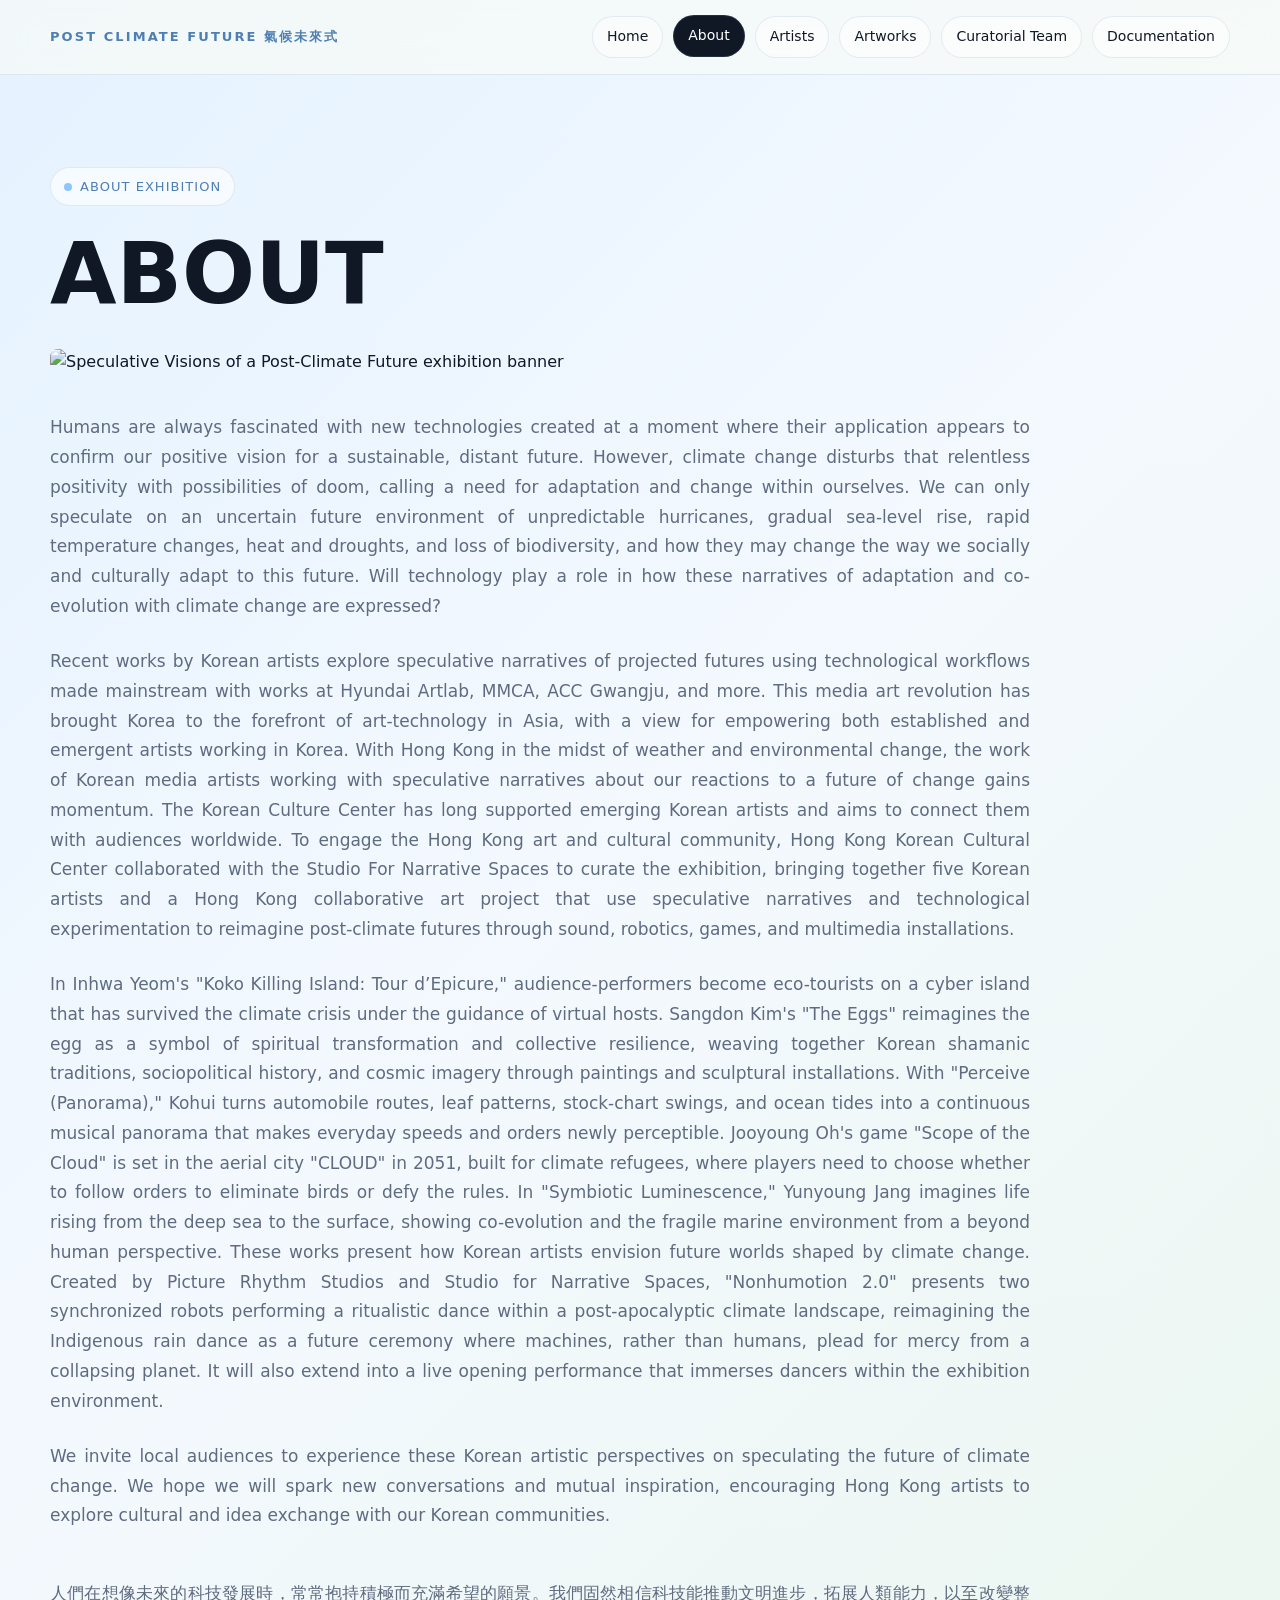
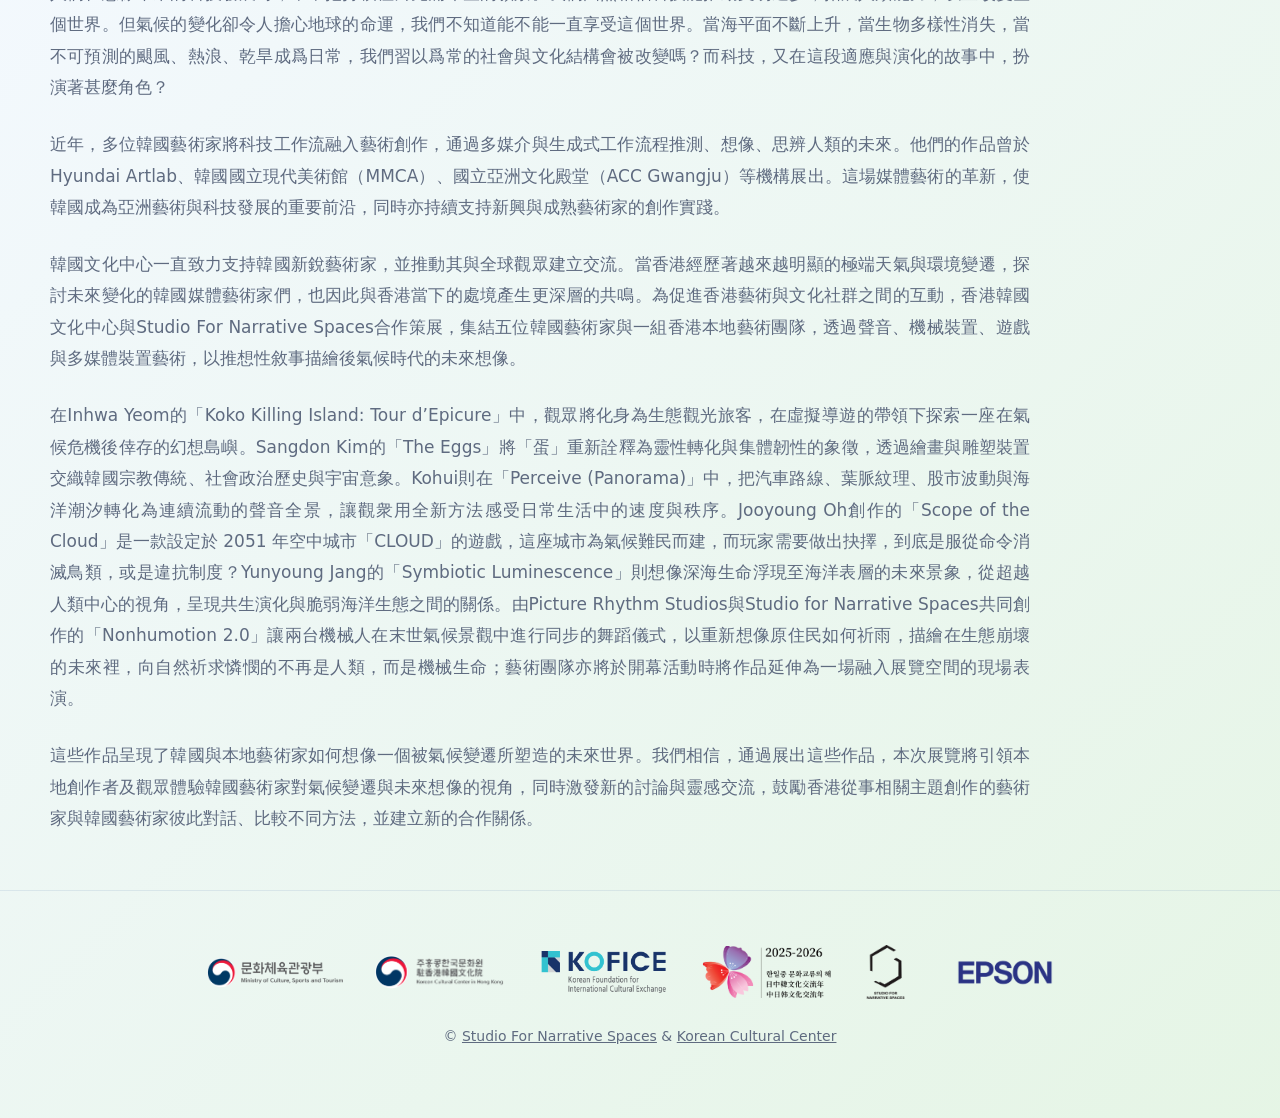
==== commit 13a9fb58: "update" ====
--- a/about.html
+++ b/about.html
@@ -36,10 +36,10 @@
       Humans are always fascinated with new technologies created at a moment where their application appears to confirm our positive vision for a sustainable, distant future. However, climate change disturbs that relentless positivity with possibilities of doom, calling a need for adaptation and change within ourselves. We can only speculate on an uncertain future environment of unpredictable hurricanes, gradual sea-level rise, rapid temperature changes, heat and droughts, and loss of biodiversity, and how they may change the way we socially and culturally adapt to this future. Will technology play a role in how these narratives of adaptation and co-evolution with climate change are expressed?
     </p>
     <p>
-      Recent works by Korean artists explore speculative narratives of projected futures using technological workflows made mainstream with works at Hyundai Artlab, MMCA, ACC Gwangju, and more. This media art revolution has brought Korea to the forefront of art-technology in Asia, with a view for empowering both established and emergent artists working in Korea. With Hong Kong in the midst of weather and environmental change, the work of Korean media artists working with speculative narratives about our reactions to a future of change gains momentum. The Korean Culture Center has long supported emerging Korean artists and aims to connect them with audiences worldwide. To engage the Hong Kong art and cultural community, Hong Kong Korean Cultural Center collaborated with the Studio For Narrative Spaces to curate the exhibition, bringing together five Korean artists and a Hong Kong collaborative art project that use speculative narratives and technological experimentation to reimagine post-climate futures through VR, sound, robotics, games, and multimedia installations.
+      Recent works by Korean artists explore speculative narratives of projected futures using technological workflows made mainstream with works at Hyundai Artlab, MMCA, ACC Gwangju, and more. This media art revolution has brought Korea to the forefront of art-technology in Asia, with a view for empowering both established and emergent artists working in Korea. With Hong Kong in the midst of weather and environmental change, the work of Korean media artists working with speculative narratives about our reactions to a future of change gains momentum. The Korean Culture Center has long supported emerging Korean artists and aims to connect them with audiences worldwide. To engage the Hong Kong art and cultural community, Hong Kong Korean Cultural Center collaborated with the Studio For Narrative Spaces to curate the exhibition, bringing together five Korean artists and a Hong Kong collaborative art project that use speculative narratives and technological experimentation to reimagine post-climate futures through sound, robotics, games, and multimedia installations.
     </p>
     <p>
-      In Inhwa Yeom's "Koko Killing Island: Tour d’Epicure," audience-performers become eco-tourists on a VR island that has survived the climate crisis under the guidance of virtual hosts. Sangdon Kim's "The Eggs" reimagines the egg as a symbol of spiritual transformation and collective resilience, weaving together Korean shamanic traditions, sociopolitical history, and cosmic imagery through paintings and sculptural installations. With "Perceive (Panorama)," Kohui turns automobile routes, leaf patterns, stock-chart swings, and ocean tides into a continuous musical panorama that makes everyday speeds and orders newly perceptible. Jooyoung Oh's game "Scope of the Cloud" is set in the aerial city "CLOUD" in 2051, built for climate refugees, where players need to choose whether to follow orders to eliminate birds or defy the rules. In "Symbiotic Luminescence," Yunyoung Jang imagines life rising from the deep sea to the surface, showing co-evolution and the fragile marine environment from a beyond human perspective. These works use VR, sound, game, and multimedia installation to present how Korean artists envision future worlds shaped by climate change. Created by Picture Rhythm Studios and Studio for Narrative Spaces, "Nonhumotion 2.0" presents two synchronized robots performing a ritualistic dance within a post-apocalyptic climate landscape, reimagining the Indigenous rain dance as a future ceremony where machines, rather than humans, plead for mercy from a collapsing planet. It will also extend into a live opening performance that immerses dancers within the exhibition environment.
+      In Inhwa Yeom's "Koko Killing Island: Tour d’Epicure," audience-performers become eco-tourists on a cyber island that has survived the climate crisis under the guidance of virtual hosts. Sangdon Kim's "The Eggs" reimagines the egg as a symbol of spiritual transformation and collective resilience, weaving together Korean shamanic traditions, sociopolitical history, and cosmic imagery through paintings and sculptural installations. With "Perceive (Panorama)," Kohui turns automobile routes, leaf patterns, stock-chart swings, and ocean tides into a continuous musical panorama that makes everyday speeds and orders newly perceptible. Jooyoung Oh's game "Scope of the Cloud" is set in the aerial city "CLOUD" in 2051, built for climate refugees, where players need to choose whether to follow orders to eliminate birds or defy the rules. In "Symbiotic Luminescence," Yunyoung Jang imagines life rising from the deep sea to the surface, showing co-evolution and the fragile marine environment from a beyond human perspective. These works present how Korean artists envision future worlds shaped by climate change. Created by Picture Rhythm Studios and Studio for Narrative Spaces, "Nonhumotion 2.0" presents two synchronized robots performing a ritualistic dance within a post-apocalyptic climate landscape, reimagining the Indigenous rain dance as a future ceremony where machines, rather than humans, plead for mercy from a collapsing planet. It will also extend into a live opening performance that immerses dancers within the exhibition environment.
     </p>
     <p>
       We invite local audiences to experience these Korean artistic perspectives on speculating the future of climate change. We hope we will spark new conversations and mutual inspiration, encouraging Hong Kong artists to explore cultural and idea exchange with our Korean communities.
@@ -51,13 +51,13 @@
       近年，多位韓國藝術家將科技工作流融入藝術創作，通過多媒介與生成式工作流程推測、想像、思辨人類的未來。他們的作品曾於 Hyundai Artlab、韓國國立現代美術館（MMCA）、國立亞洲文化殿堂（ACC Gwangju）等機構展出。這場媒體藝術的革新，使韓國成為亞洲藝術與科技發展的重要前沿，同時亦持續支持新興與成熟藝術家的創作實踐。
     </p>
     <p>
-      韓國文化中心一直致力支持韓國新銳藝術家，並推動其與全球觀眾建立交流。當香港經歷著越來越明顯的極端天氣與環境變遷，探討未來變化的韓國媒體藝術家們，也因此與香港當下的處境產生更深層的共鳴。為促進香港藝術與文化社群之間的互動，香港韓國文化中心與Studio For Narrative Spaces合作策展，集結五位韓國藝術家與一組香港本地藝術團隊，透過 VR、聲音、機械裝置、遊戲與多媒體裝置藝術，以推想性敘事描繪後氣候時代的未來想像。
+      韓國文化中心一直致力支持韓國新銳藝術家，並推動其與全球觀眾建立交流。當香港經歷著越來越明顯的極端天氣與環境變遷，探討未來變化的韓國媒體藝術家們，也因此與香港當下的處境產生更深層的共鳴。為促進香港藝術與文化社群之間的互動，香港韓國文化中心與Studio For Narrative Spaces合作策展，集結五位韓國藝術家與一組香港本地藝術團隊，透過聲音、機械裝置、遊戲與多媒體裝置藝術，以推想性敘事描繪後氣候時代的未來想像。
     </p>
     <p>
-      在Inhwa Yeom的「Koko Killing Island: Tour d’Epicure」中，觀眾將化身為生態觀光旅客，在虛擬導遊的帶領下探索一座在氣候危機後倖存的虛擬現實（VR）島嶼。Sangdon Kim的「The Eggs」將「蛋」重新詮釋為靈性轉化與集體韌性的象徵，透過繪畫與雕塑裝置交織韓國宗教傳統、社會政治歷史與宇宙意象。Kohui則在「Perceive (Panorama)」中，把汽車路線、葉脈紋理、股市波動與海洋潮汐轉化為連續流動的聲音全景，讓觀衆用全新方法感受日常生活中的速度與秩序。Jooyoung Oh創作的「Scope of the Cloud」是一款設定於 2051 年空中城市「CLOUD」的遊戲，這座城市為氣候難民而建，而玩家需要做出抉擇，到底是服從命令消滅鳥類，或是違抗制度？Yunyoung Jang的「Symbiotic Luminescence」則想像深海生命浮現至海洋表層的未來景象，從超越人類中心的視角，呈現共生演化與脆弱海洋生態之間的關係。由Picture Rhythm Studios與Studio for Narrative Spaces共同創作的「Nonhumotion 2.0」讓兩台機械人在末世氣候景觀中進行同步的舞蹈儀式，以重新想像原住民如何祈雨，描繪在生態崩壞的未來裡，向自然祈求憐憫的不再是人類，而是機械生命；藝術團隊亦將於開幕活動時將作品延伸為一場融入展覽空間的現場表演。
+      在Inhwa Yeom的「Koko Killing Island: Tour d’Epicure」中，觀眾將化身為生態觀光旅客，在虛擬導遊的帶領下探索一座在氣候危機後倖存的幻想島嶼。Sangdon Kim的「The Eggs」將「蛋」重新詮釋為靈性轉化與集體韌性的象徵，透過繪畫與雕塑裝置交織韓國宗教傳統、社會政治歷史與宇宙意象。Kohui則在「Perceive (Panorama)」中，把汽車路線、葉脈紋理、股市波動與海洋潮汐轉化為連續流動的聲音全景，讓觀衆用全新方法感受日常生活中的速度與秩序。Jooyoung Oh創作的「Scope of the Cloud」是一款設定於 2051 年空中城市「CLOUD」的遊戲，這座城市為氣候難民而建，而玩家需要做出抉擇，到底是服從命令消滅鳥類，或是違抗制度？Yunyoung Jang的「Symbiotic Luminescence」則想像深海生命浮現至海洋表層的未來景象，從超越人類中心的視角，呈現共生演化與脆弱海洋生態之間的關係。由Picture Rhythm Studios與Studio for Narrative Spaces共同創作的「Nonhumotion 2.0」讓兩台機械人在末世氣候景觀中進行同步的舞蹈儀式，以重新想像原住民如何祈雨，描繪在生態崩壞的未來裡，向自然祈求憐憫的不再是人類，而是機械生命；藝術團隊亦將於開幕活動時將作品延伸為一場融入展覽空間的現場表演。
     </p>
     <p>
-      這些作品透過 VR、聲音、遊戲與多媒體裝置等形式，呈現韓國與本地藝術家如何想像一個被氣候變遷所塑造的未來世界。我們相信，通過展出這些作品，本次展覽將引領本地創作者及觀眾體驗韓國藝術家對氣候變遷與未來想像的視角，同時激發新的討論與靈感交流，鼓勵香港從事相關主題創作的藝術家與韓國藝術家彼此對話、比較不同方法，並建立新的合作關係。
+      這些作品呈現了韓國與本地藝術家如何想像一個被氣候變遷所塑造的未來世界。我們相信，通過展出這些作品，本次展覽將引領本地創作者及觀眾體驗韓國藝術家對氣候變遷與未來想像的視角，同時激發新的討論與靈感交流，鼓勵香港從事相關主題創作的藝術家與韓國藝術家彼此對話、比較不同方法，並建立新的合作關係。
     </p>
   </div>
 </main>
@@ -74,7 +74,16 @@
       <a href="https://www.kofice.or.kr/eng/main.do" aria-label="Korean Foundation for International Cultural Exchange">
         <img class="footer-logo" src="image/kofice logo.png" alt="KOFICE logo">
       </a>
-      <img class="footer-logo" src="image/cultural communication logo.png" alt="Cultural communication year logo">
+      <div class="cultural-year">
+        <button class="cultural-logo-button" type="button" aria-expanded="false" aria-label="Read about the 2025-2026 Korea-China-Japan Year of Cultural Exchanges">
+          <img class="footer-logo" src="image/cultural communication logo.png" alt="Cultural communication year logo">
+        </button>
+        <div class="cultural-year-card" role="dialog" aria-label="2025-2026 Korea-China-Japan Year of Cultural Exchanges">
+          <h3>2026 Korea-China-Japan Year of Cultural Exchanges</h3>
+          <p class="cultural-year-cn">2025-2026 中日韓文化交流年</p>
+          <p>The “2025–2026 Korea-China-Japan Year of Cultural Exchanges” was officially proclaimed at the Trilateral Summit on May 27, 2024, under the shared recognition that culture serves as a bridge connecting the three nations. Jointly organized by the Ministry of Culture, Sports and Tourism of the Republic of Korea, the Ministry of Education, Culture, Sports, Science and Technology of Japan, and the Ministry of Culture and Tourism of the People’s Republic of China, the initiative is designed to deepen cultural exchange and strengthen people-to-people ties among the three countries.</p>
+        </div>
+      </div>
       <a href="https://recfro.github.io/" aria-label="Studio for Narrative Spaces">
         <img class="footer-logo" src="image/sns logo.png" alt="Studio for Narrative Spaces logo">
       </a>
@@ -91,5 +100,6 @@
   </div>
 </footer>
 
+<script src="assets/js/cultural-year.js"></script>
 </body>
 </html>
--- a/assets/css/style.css
+++ b/assets/css/style.css
@@ -650,6 +650,90 @@
   outline-offset: 8px;
 }
 
+.cultural-year {
+  position: relative;
+  display: inline-flex;
+  align-items: center;
+}
+
+.cultural-logo-button {
+  display: inline-flex;
+  align-items: center;
+  border: 0;
+  padding: 0;
+  background: transparent;
+  cursor: pointer;
+  transition: opacity 0.2s ease, transform 0.2s ease;
+}
+
+.cultural-logo-button:hover {
+  opacity: 0.72;
+  transform: translateY(-1px);
+}
+
+.cultural-logo-button:focus-visible {
+  outline: 2px solid var(--accent-dark);
+  outline-offset: 8px;
+}
+
+.cultural-year-card {
+  position: absolute;
+  left: 50%;
+  bottom: calc(100% + 18px);
+  z-index: 30;
+  width: min(360px, calc(100vw - 36px));
+  padding: 18px;
+  border: 1px solid var(--line);
+  border-radius: 8px;
+  background: rgba(255, 255, 255, 0.92);
+  backdrop-filter: blur(16px);
+  box-shadow: 0 18px 44px rgba(23, 33, 28, 0.12);
+  color: var(--muted);
+  text-align: left;
+  opacity: 0;
+  visibility: hidden;
+  transform: translate(-50%, 8px);
+  transition: opacity 0.2s ease, transform 0.2s ease, visibility 0.2s ease;
+}
+
+.cultural-year-card::after {
+  content: "";
+  position: absolute;
+  left: 50%;
+  bottom: -7px;
+  width: 12px;
+  height: 12px;
+  border-right: 1px solid var(--line);
+  border-bottom: 1px solid var(--line);
+  background: rgba(255, 255, 255, 0.92);
+  transform: translateX(-50%) rotate(45deg);
+}
+
+.cultural-year:hover .cultural-year-card,
+.cultural-year.is-open .cultural-year-card {
+  opacity: 1;
+  visibility: visible;
+  transform: translate(-50%, 0);
+}
+
+.cultural-year-card h3 {
+  margin-bottom: 8px;
+  color: var(--text);
+  font-size: 17px;
+  line-height: 1.25;
+}
+
+.cultural-year-cn {
+  margin-bottom: 12px;
+  color: var(--accent-dark);
+  font-weight: 700;
+}
+
+.cultural-year-card p {
+  font-size: 14px;
+  line-height: 1.62;
+}
+
 .footer-logo {
   max-width: 136px;
   max-height: 54px;
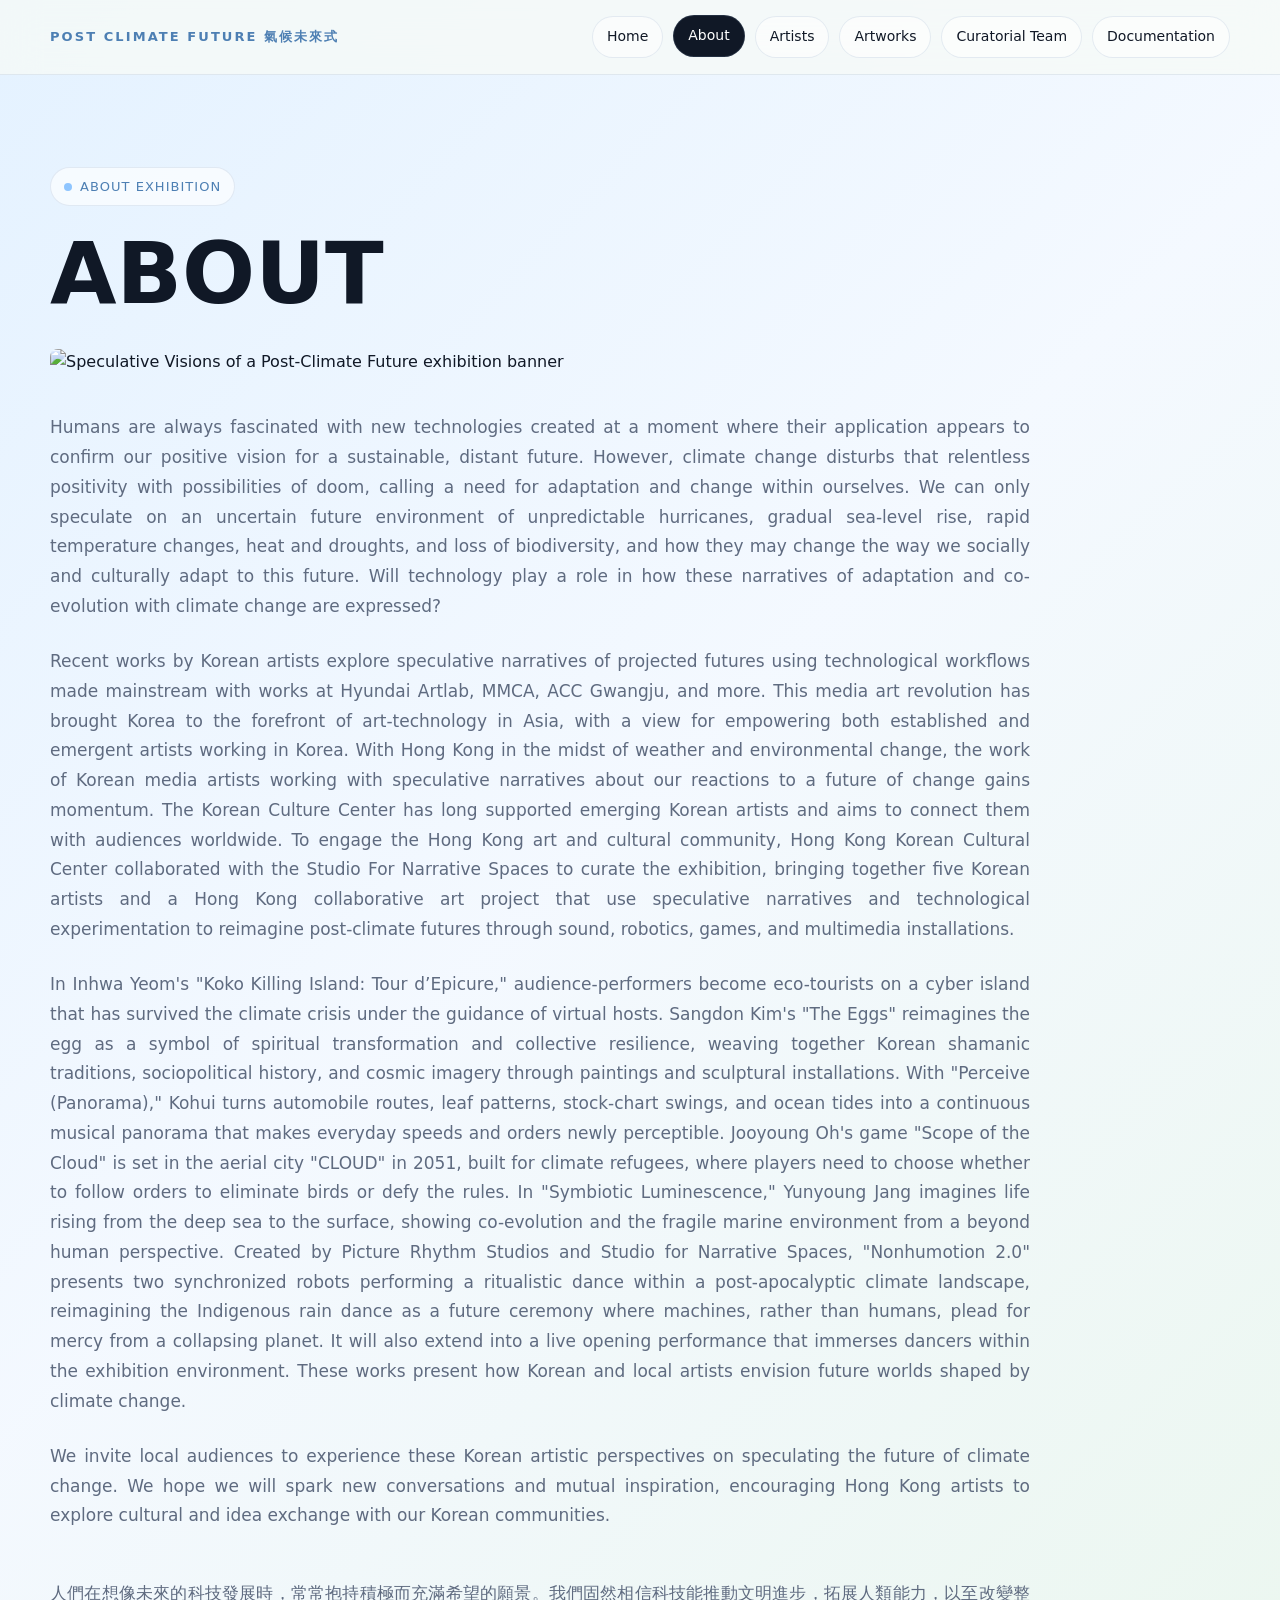
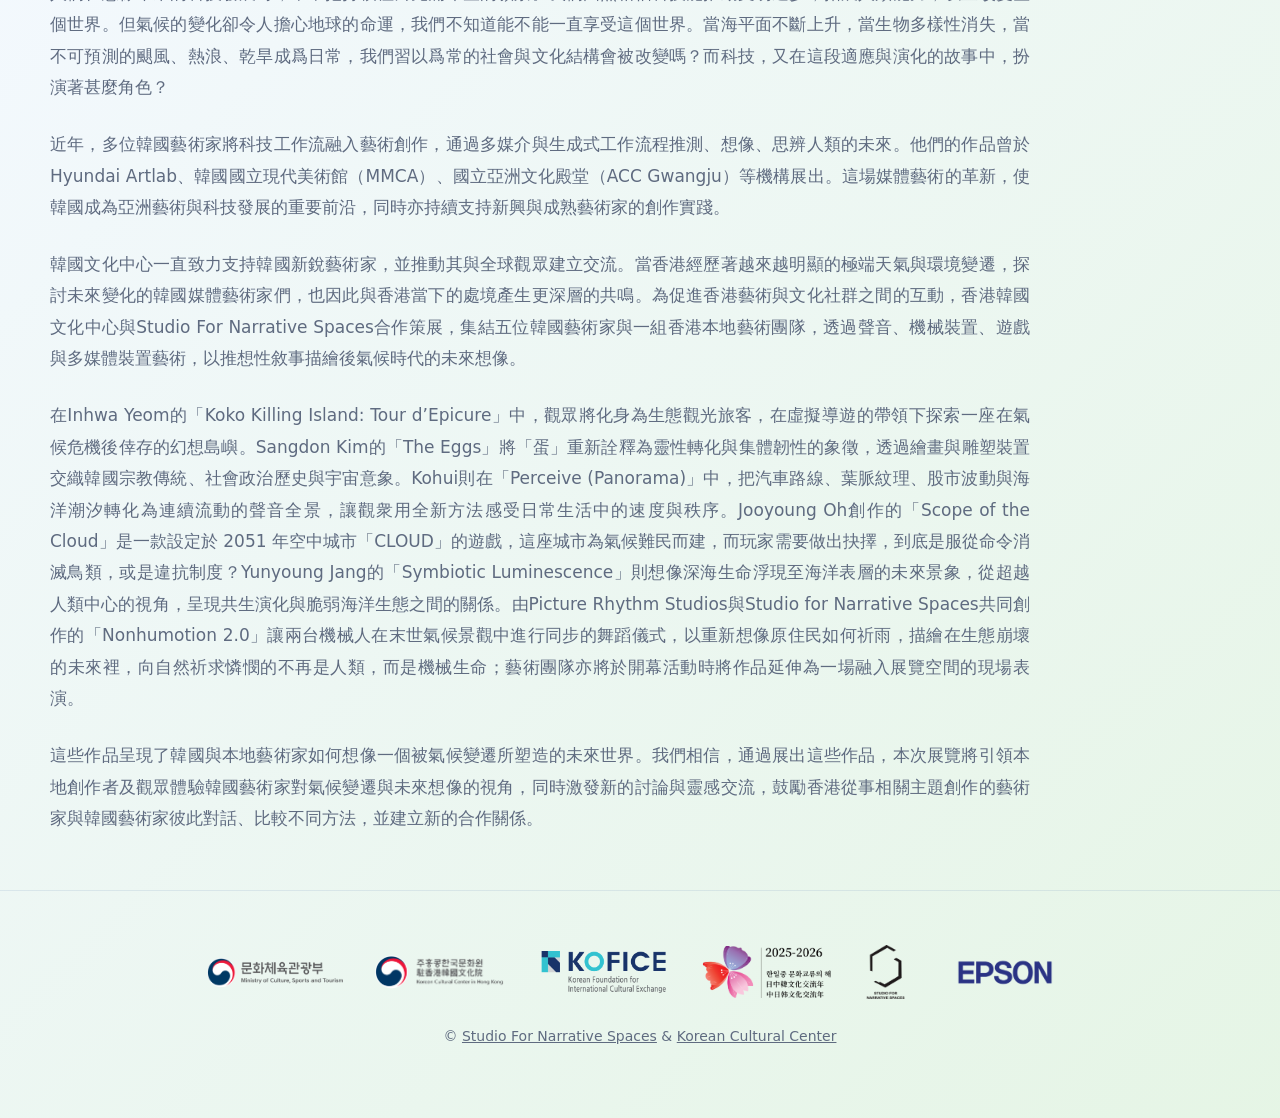
==== commit 2f3b87f1: "Update about.html" ====
--- a/about.html
+++ b/about.html
@@ -39,7 +39,7 @@
       Recent works by Korean artists explore speculative narratives of projected futures using technological workflows made mainstream with works at Hyundai Artlab, MMCA, ACC Gwangju, and more. This media art revolution has brought Korea to the forefront of art-technology in Asia, with a view for empowering both established and emergent artists working in Korea. With Hong Kong in the midst of weather and environmental change, the work of Korean media artists working with speculative narratives about our reactions to a future of change gains momentum. The Korean Culture Center has long supported emerging Korean artists and aims to connect them with audiences worldwide. To engage the Hong Kong art and cultural community, Hong Kong Korean Cultural Center collaborated with the Studio For Narrative Spaces to curate the exhibition, bringing together five Korean artists and a Hong Kong collaborative art project that use speculative narratives and technological experimentation to reimagine post-climate futures through sound, robotics, games, and multimedia installations.
     </p>
     <p>
-      In Inhwa Yeom's "Koko Killing Island: Tour d’Epicure," audience-performers become eco-tourists on a cyber island that has survived the climate crisis under the guidance of virtual hosts. Sangdon Kim's "The Eggs" reimagines the egg as a symbol of spiritual transformation and collective resilience, weaving together Korean shamanic traditions, sociopolitical history, and cosmic imagery through paintings and sculptural installations. With "Perceive (Panorama)," Kohui turns automobile routes, leaf patterns, stock-chart swings, and ocean tides into a continuous musical panorama that makes everyday speeds and orders newly perceptible. Jooyoung Oh's game "Scope of the Cloud" is set in the aerial city "CLOUD" in 2051, built for climate refugees, where players need to choose whether to follow orders to eliminate birds or defy the rules. In "Symbiotic Luminescence," Yunyoung Jang imagines life rising from the deep sea to the surface, showing co-evolution and the fragile marine environment from a beyond human perspective. These works present how Korean artists envision future worlds shaped by climate change. Created by Picture Rhythm Studios and Studio for Narrative Spaces, "Nonhumotion 2.0" presents two synchronized robots performing a ritualistic dance within a post-apocalyptic climate landscape, reimagining the Indigenous rain dance as a future ceremony where machines, rather than humans, plead for mercy from a collapsing planet. It will also extend into a live opening performance that immerses dancers within the exhibition environment.
+      In Inhwa Yeom's "Koko Killing Island: Tour d’Epicure," audience-performers become eco-tourists on a cyber island that has survived the climate crisis under the guidance of virtual hosts. Sangdon Kim's "The Eggs" reimagines the egg as a symbol of spiritual transformation and collective resilience, weaving together Korean shamanic traditions, sociopolitical history, and cosmic imagery through paintings and sculptural installations. With "Perceive (Panorama)," Kohui turns automobile routes, leaf patterns, stock-chart swings, and ocean tides into a continuous musical panorama that makes everyday speeds and orders newly perceptible. Jooyoung Oh's game "Scope of the Cloud" is set in the aerial city "CLOUD" in 2051, built for climate refugees, where players need to choose whether to follow orders to eliminate birds or defy the rules. In "Symbiotic Luminescence," Yunyoung Jang imagines life rising from the deep sea to the surface, showing co-evolution and the fragile marine environment from a beyond human perspective. Created by Picture Rhythm Studios and Studio for Narrative Spaces, "Nonhumotion 2.0" presents two synchronized robots performing a ritualistic dance within a post-apocalyptic climate landscape, reimagining the Indigenous rain dance as a future ceremony where machines, rather than humans, plead for mercy from a collapsing planet. It will also extend into a live opening performance that immerses dancers within the exhibition environment. These works present how Korean and local artists envision future worlds shaped by climate change.
     </p>
     <p>
       We invite local audiences to experience these Korean artistic perspectives on speculating the future of climate change. We hope we will spark new conversations and mutual inspiration, encouraging Hong Kong artists to explore cultural and idea exchange with our Korean communities.
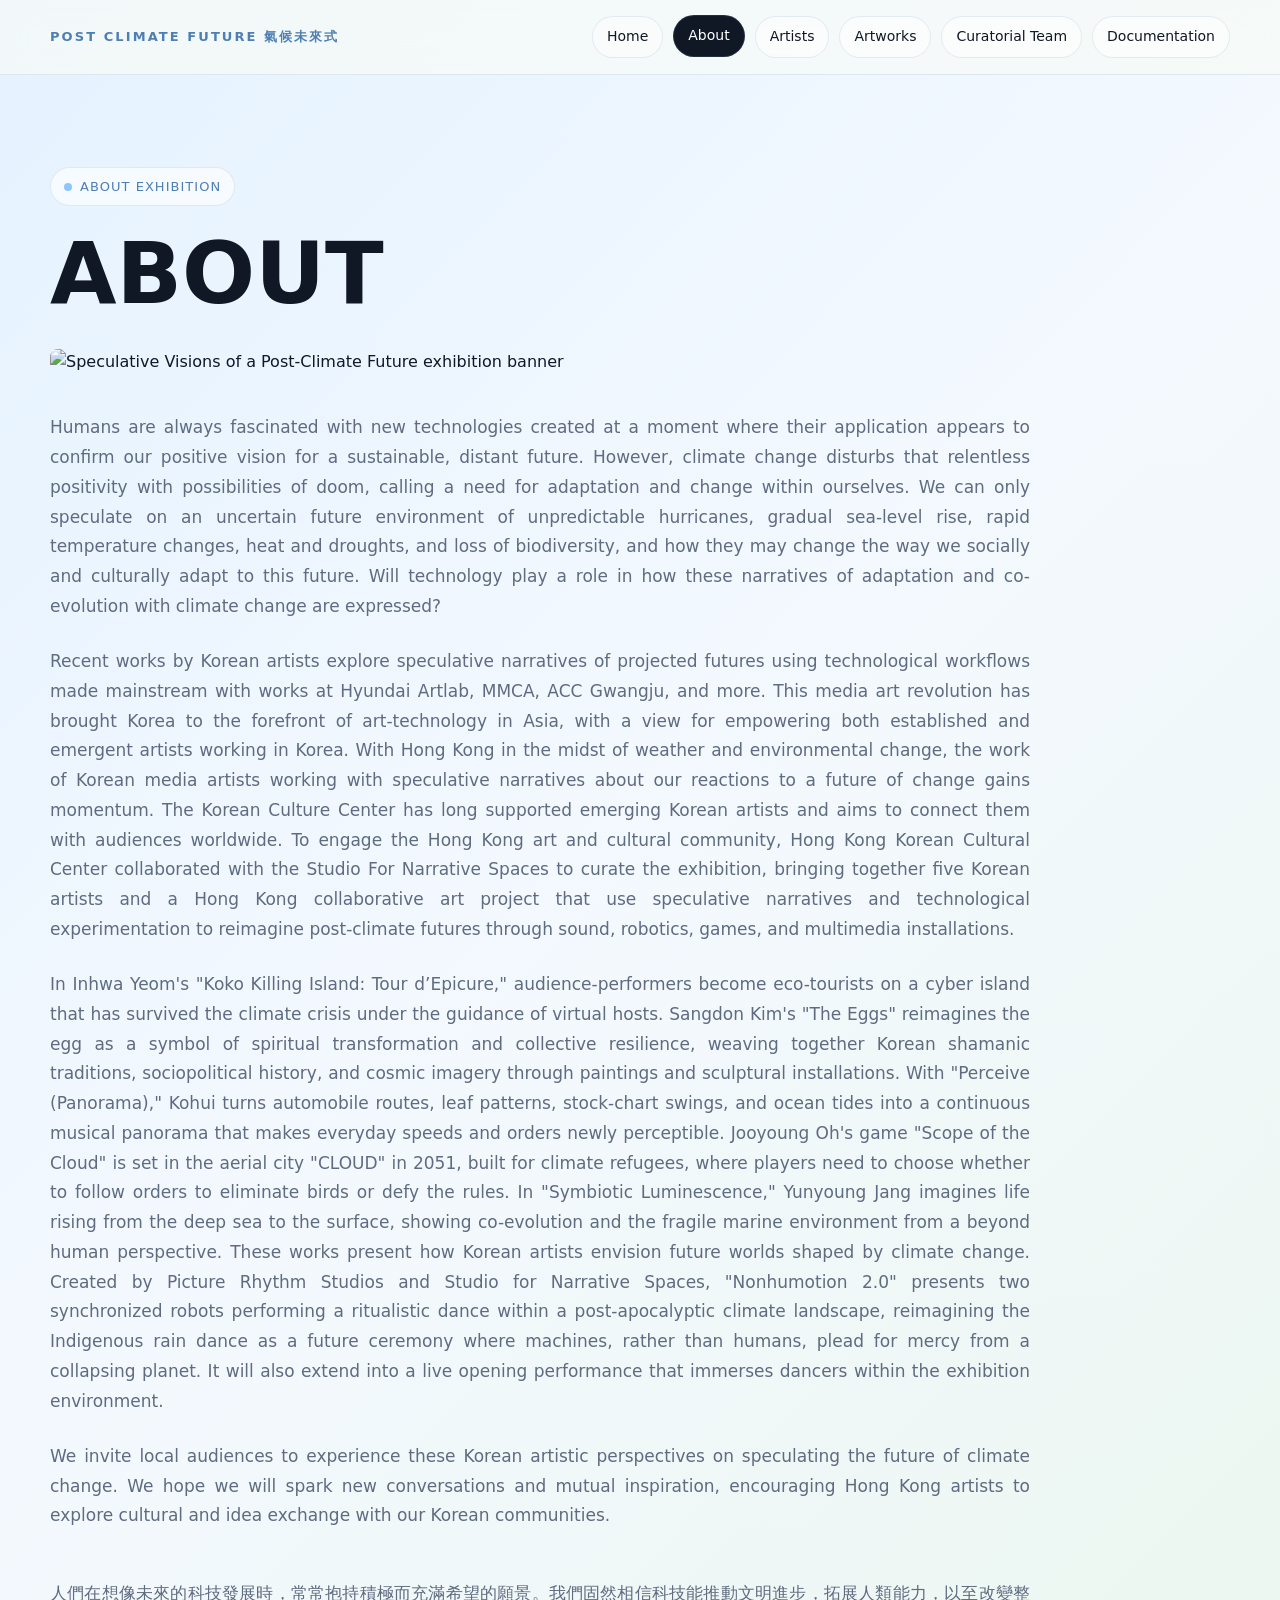
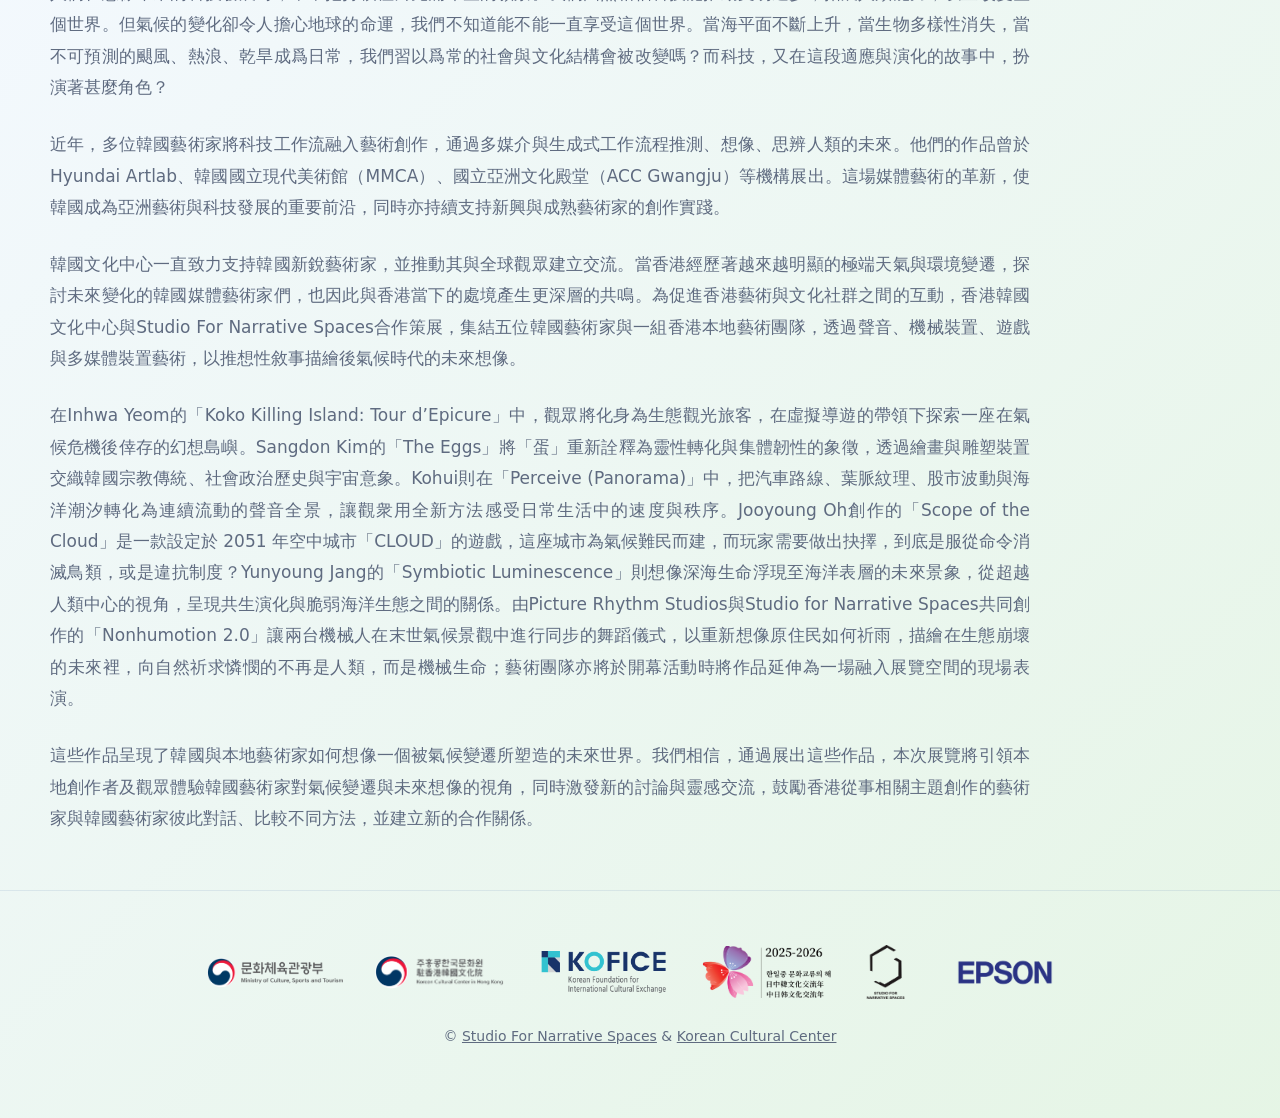
==== commit 73a9ccfc: "update" ====
--- a/about.html
+++ b/about.html
@@ -39,7 +39,7 @@
       Recent works by Korean artists explore speculative narratives of projected futures using technological workflows made mainstream with works at Hyundai Artlab, MMCA, ACC Gwangju, and more. This media art revolution has brought Korea to the forefront of art-technology in Asia, with a view for empowering both established and emergent artists working in Korea. With Hong Kong in the midst of weather and environmental change, the work of Korean media artists working with speculative narratives about our reactions to a future of change gains momentum. The Korean Culture Center has long supported emerging Korean artists and aims to connect them with audiences worldwide. To engage the Hong Kong art and cultural community, Hong Kong Korean Cultural Center collaborated with the Studio For Narrative Spaces to curate the exhibition, bringing together five Korean artists and a Hong Kong collaborative art project that use speculative narratives and technological experimentation to reimagine post-climate futures through sound, robotics, games, and multimedia installations.
     </p>
     <p>
-      In Inhwa Yeom's "Koko Killing Island: Tour d’Epicure," audience-performers become eco-tourists on a cyber island that has survived the climate crisis under the guidance of virtual hosts. Sangdon Kim's "The Eggs" reimagines the egg as a symbol of spiritual transformation and collective resilience, weaving together Korean shamanic traditions, sociopolitical history, and cosmic imagery through paintings and sculptural installations. With "Perceive (Panorama)," Kohui turns automobile routes, leaf patterns, stock-chart swings, and ocean tides into a continuous musical panorama that makes everyday speeds and orders newly perceptible. Jooyoung Oh's game "Scope of the Cloud" is set in the aerial city "CLOUD" in 2051, built for climate refugees, where players need to choose whether to follow orders to eliminate birds or defy the rules. In "Symbiotic Luminescence," Yunyoung Jang imagines life rising from the deep sea to the surface, showing co-evolution and the fragile marine environment from a beyond human perspective. Created by Picture Rhythm Studios and Studio for Narrative Spaces, "Nonhumotion 2.0" presents two synchronized robots performing a ritualistic dance within a post-apocalyptic climate landscape, reimagining the Indigenous rain dance as a future ceremony where machines, rather than humans, plead for mercy from a collapsing planet. It will also extend into a live opening performance that immerses dancers within the exhibition environment. These works present how Korean and local artists envision future worlds shaped by climate change.
+      In Inhwa Yeom's "Koko Killing Island: Tour d’Epicure," audience-performers become eco-tourists on a cyber island that has survived the climate crisis under the guidance of virtual hosts. Sangdon Kim's "The Eggs" reimagines the egg as a symbol of spiritual transformation and collective resilience, weaving together Korean shamanic traditions, sociopolitical history, and cosmic imagery through paintings and sculptural installations. With "Perceive (Panorama)," Kohui turns automobile routes, leaf patterns, stock-chart swings, and ocean tides into a continuous musical panorama that makes everyday speeds and orders newly perceptible. Jooyoung Oh's game "Scope of the Cloud" is set in the aerial city "CLOUD" in 2051, built for climate refugees, where players need to choose whether to follow orders to eliminate birds or defy the rules. In "Symbiotic Luminescence," Yunyoung Jang imagines life rising from the deep sea to the surface, showing co-evolution and the fragile marine environment from a beyond human perspective. These works present how Korean artists envision future worlds shaped by climate change. Created by Picture Rhythm Studios and Studio for Narrative Spaces, "Nonhumotion 2.0" presents two synchronized robots performing a ritualistic dance within a post-apocalyptic climate landscape, reimagining the Indigenous rain dance as a future ceremony where machines, rather than humans, plead for mercy from a collapsing planet. It will also extend into a live opening performance that immerses dancers within the exhibition environment.
     </p>
     <p>
       We invite local audiences to experience these Korean artistic perspectives on speculating the future of climate change. We hope we will spark new conversations and mutual inspiration, encouraging Hong Kong artists to explore cultural and idea exchange with our Korean communities.
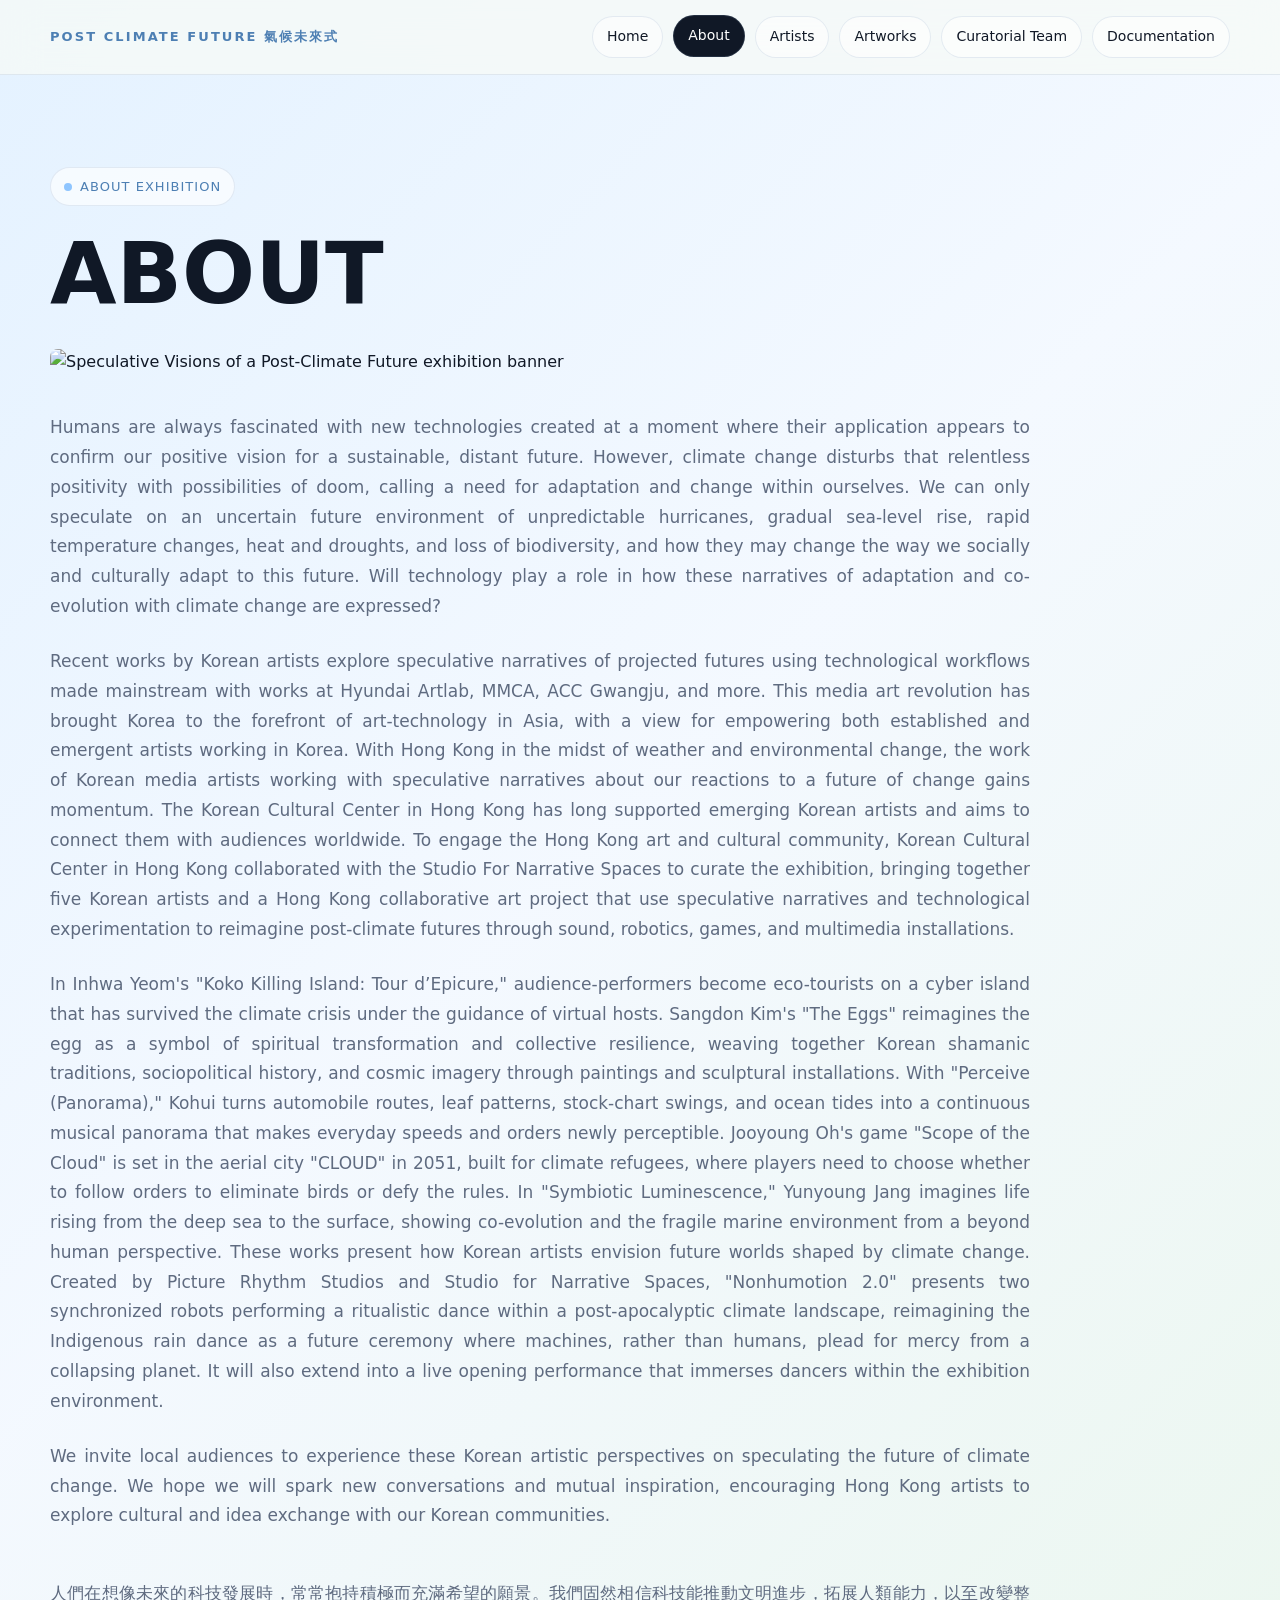
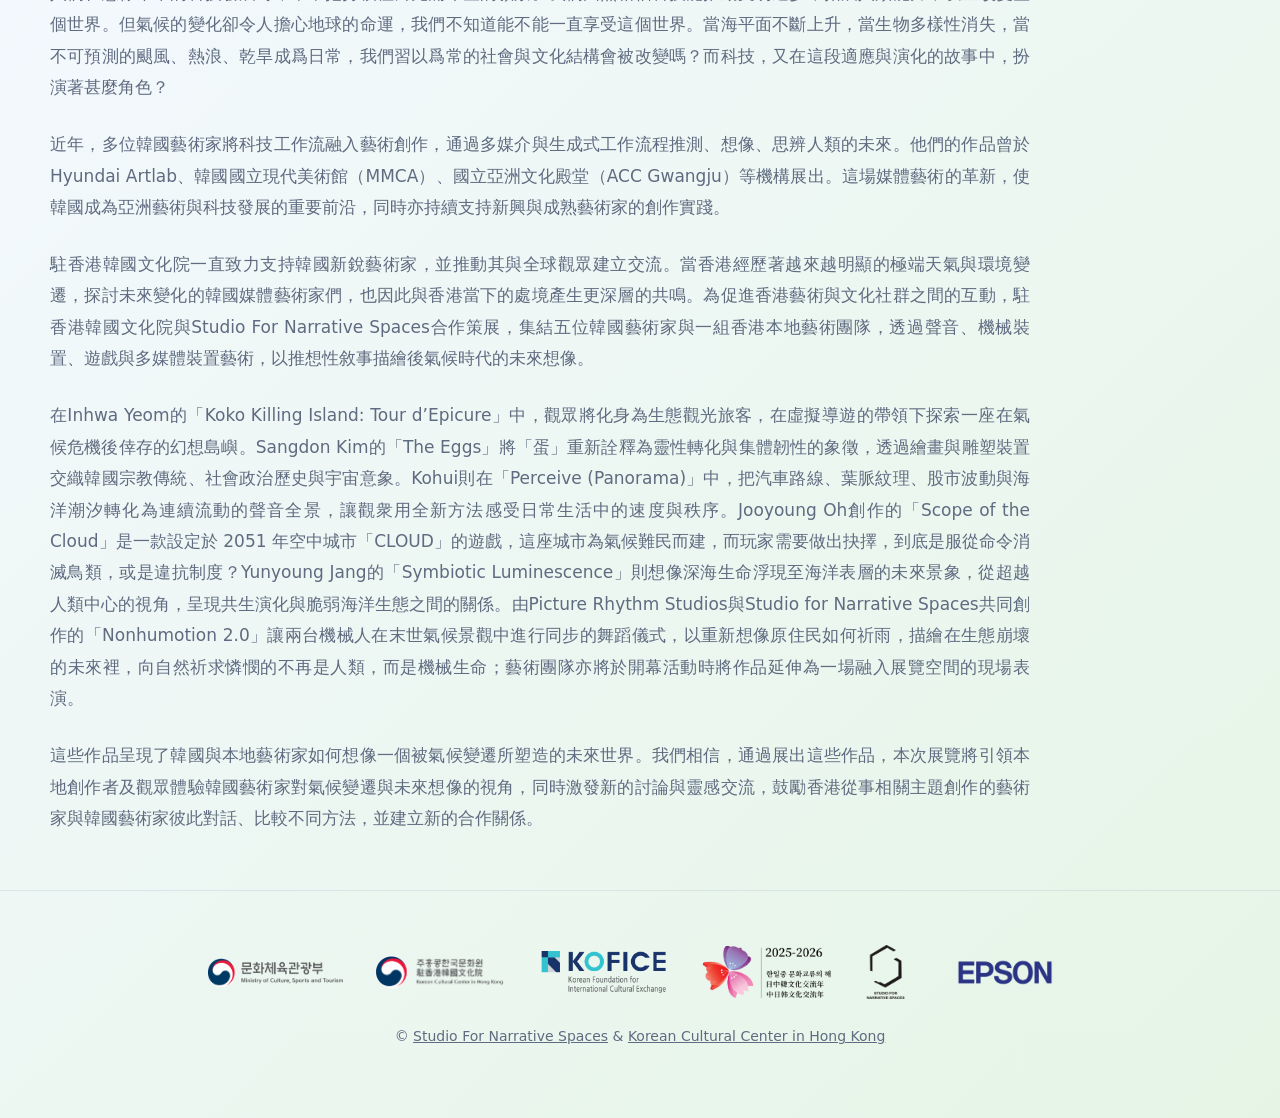
==== commit 4ee08e6a: "update" ====
--- a/about.html
+++ b/about.html
@@ -36,7 +36,7 @@
       Humans are always fascinated with new technologies created at a moment where their application appears to confirm our positive vision for a sustainable, distant future. However, climate change disturbs that relentless positivity with possibilities of doom, calling a need for adaptation and change within ourselves. We can only speculate on an uncertain future environment of unpredictable hurricanes, gradual sea-level rise, rapid temperature changes, heat and droughts, and loss of biodiversity, and how they may change the way we socially and culturally adapt to this future. Will technology play a role in how these narratives of adaptation and co-evolution with climate change are expressed?
     </p>
     <p>
-      Recent works by Korean artists explore speculative narratives of projected futures using technological workflows made mainstream with works at Hyundai Artlab, MMCA, ACC Gwangju, and more. This media art revolution has brought Korea to the forefront of art-technology in Asia, with a view for empowering both established and emergent artists working in Korea. With Hong Kong in the midst of weather and environmental change, the work of Korean media artists working with speculative narratives about our reactions to a future of change gains momentum. The Korean Culture Center has long supported emerging Korean artists and aims to connect them with audiences worldwide. To engage the Hong Kong art and cultural community, Hong Kong Korean Cultural Center collaborated with the Studio For Narrative Spaces to curate the exhibition, bringing together five Korean artists and a Hong Kong collaborative art project that use speculative narratives and technological experimentation to reimagine post-climate futures through sound, robotics, games, and multimedia installations.
+      Recent works by Korean artists explore speculative narratives of projected futures using technological workflows made mainstream with works at Hyundai Artlab, MMCA, ACC Gwangju, and more. This media art revolution has brought Korea to the forefront of art-technology in Asia, with a view for empowering both established and emergent artists working in Korea. With Hong Kong in the midst of weather and environmental change, the work of Korean media artists working with speculative narratives about our reactions to a future of change gains momentum. The Korean Cultural Center in Hong Kong has long supported emerging Korean artists and aims to connect them with audiences worldwide. To engage the Hong Kong art and cultural community, Korean Cultural Center in Hong Kong collaborated with the Studio For Narrative Spaces to curate the exhibition, bringing together five Korean artists and a Hong Kong collaborative art project that use speculative narratives and technological experimentation to reimagine post-climate futures through sound, robotics, games, and multimedia installations.
     </p>
     <p>
       In Inhwa Yeom's "Koko Killing Island: Tour d’Epicure," audience-performers become eco-tourists on a cyber island that has survived the climate crisis under the guidance of virtual hosts. Sangdon Kim's "The Eggs" reimagines the egg as a symbol of spiritual transformation and collective resilience, weaving together Korean shamanic traditions, sociopolitical history, and cosmic imagery through paintings and sculptural installations. With "Perceive (Panorama)," Kohui turns automobile routes, leaf patterns, stock-chart swings, and ocean tides into a continuous musical panorama that makes everyday speeds and orders newly perceptible. Jooyoung Oh's game "Scope of the Cloud" is set in the aerial city "CLOUD" in 2051, built for climate refugees, where players need to choose whether to follow orders to eliminate birds or defy the rules. In "Symbiotic Luminescence," Yunyoung Jang imagines life rising from the deep sea to the surface, showing co-evolution and the fragile marine environment from a beyond human perspective. These works present how Korean artists envision future worlds shaped by climate change. Created by Picture Rhythm Studios and Studio for Narrative Spaces, "Nonhumotion 2.0" presents two synchronized robots performing a ritualistic dance within a post-apocalyptic climate landscape, reimagining the Indigenous rain dance as a future ceremony where machines, rather than humans, plead for mercy from a collapsing planet. It will also extend into a live opening performance that immerses dancers within the exhibition environment.
@@ -51,7 +51,7 @@
       近年，多位韓國藝術家將科技工作流融入藝術創作，通過多媒介與生成式工作流程推測、想像、思辨人類的未來。他們的作品曾於 Hyundai Artlab、韓國國立現代美術館（MMCA）、國立亞洲文化殿堂（ACC Gwangju）等機構展出。這場媒體藝術的革新，使韓國成為亞洲藝術與科技發展的重要前沿，同時亦持續支持新興與成熟藝術家的創作實踐。
     </p>
     <p>
-      韓國文化中心一直致力支持韓國新銳藝術家，並推動其與全球觀眾建立交流。當香港經歷著越來越明顯的極端天氣與環境變遷，探討未來變化的韓國媒體藝術家們，也因此與香港當下的處境產生更深層的共鳴。為促進香港藝術與文化社群之間的互動，香港韓國文化中心與Studio For Narrative Spaces合作策展，集結五位韓國藝術家與一組香港本地藝術團隊，透過聲音、機械裝置、遊戲與多媒體裝置藝術，以推想性敘事描繪後氣候時代的未來想像。
+      駐香港韓國文化院一直致力支持韓國新銳藝術家，並推動其與全球觀眾建立交流。當香港經歷著越來越明顯的極端天氣與環境變遷，探討未來變化的韓國媒體藝術家們，也因此與香港當下的處境產生更深層的共鳴。為促進香港藝術與文化社群之間的互動，駐香港韓國文化院與Studio For Narrative Spaces合作策展，集結五位韓國藝術家與一組香港本地藝術團隊，透過聲音、機械裝置、遊戲與多媒體裝置藝術，以推想性敘事描繪後氣候時代的未來想像。
     </p>
     <p>
       在Inhwa Yeom的「Koko Killing Island: Tour d’Epicure」中，觀眾將化身為生態觀光旅客，在虛擬導遊的帶領下探索一座在氣候危機後倖存的幻想島嶼。Sangdon Kim的「The Eggs」將「蛋」重新詮釋為靈性轉化與集體韌性的象徵，透過繪畫與雕塑裝置交織韓國宗教傳統、社會政治歷史與宇宙意象。Kohui則在「Perceive (Panorama)」中，把汽車路線、葉脈紋理、股市波動與海洋潮汐轉化為連續流動的聲音全景，讓觀衆用全新方法感受日常生活中的速度與秩序。Jooyoung Oh創作的「Scope of the Cloud」是一款設定於 2051 年空中城市「CLOUD」的遊戲，這座城市為氣候難民而建，而玩家需要做出抉擇，到底是服從命令消滅鳥類，或是違抗制度？Yunyoung Jang的「Symbiotic Luminescence」則想像深海生命浮現至海洋表層的未來景象，從超越人類中心的視角，呈現共生演化與脆弱海洋生態之間的關係。由Picture Rhythm Studios與Studio for Narrative Spaces共同創作的「Nonhumotion 2.0」讓兩台機械人在末世氣候景觀中進行同步的舞蹈儀式，以重新想像原住民如何祈雨，描繪在生態崩壞的未來裡，向自然祈求憐憫的不再是人類，而是機械生命；藝術團隊亦將於開幕活動時將作品延伸為一場融入展覽空間的現場表演。
@@ -95,7 +95,7 @@
       ©
       <a href="https://recfro.github.io/"><u> Studio For Narrative Spaces</u></a>
       &
-      <a href="https://hk.korean-culture.org"><u> Korean Cultural Center</u></a>
+      <a href="https://hk.korean-culture.org"><u> Korean Cultural Center in Hong Kong</u></a>
     </p>
   </div>
 </footer>
--- a/assets/css/style.css
+++ b/assets/css/style.css
@@ -477,6 +477,22 @@
   background: rgba(255, 255, 255, 0.58);
 }
 
+.artwork-media-stack {
+  display: grid;
+  gap: 18px;
+}
+
+.artwork-media-stack figure {
+  display: grid;
+  gap: 8px;
+}
+
+.artwork-media-stack figcaption {
+  color: var(--muted);
+  font-size: 13px;
+  text-align: center;
+}
+
 .artwork-copy {
   display: grid;
   gap: 18px;
